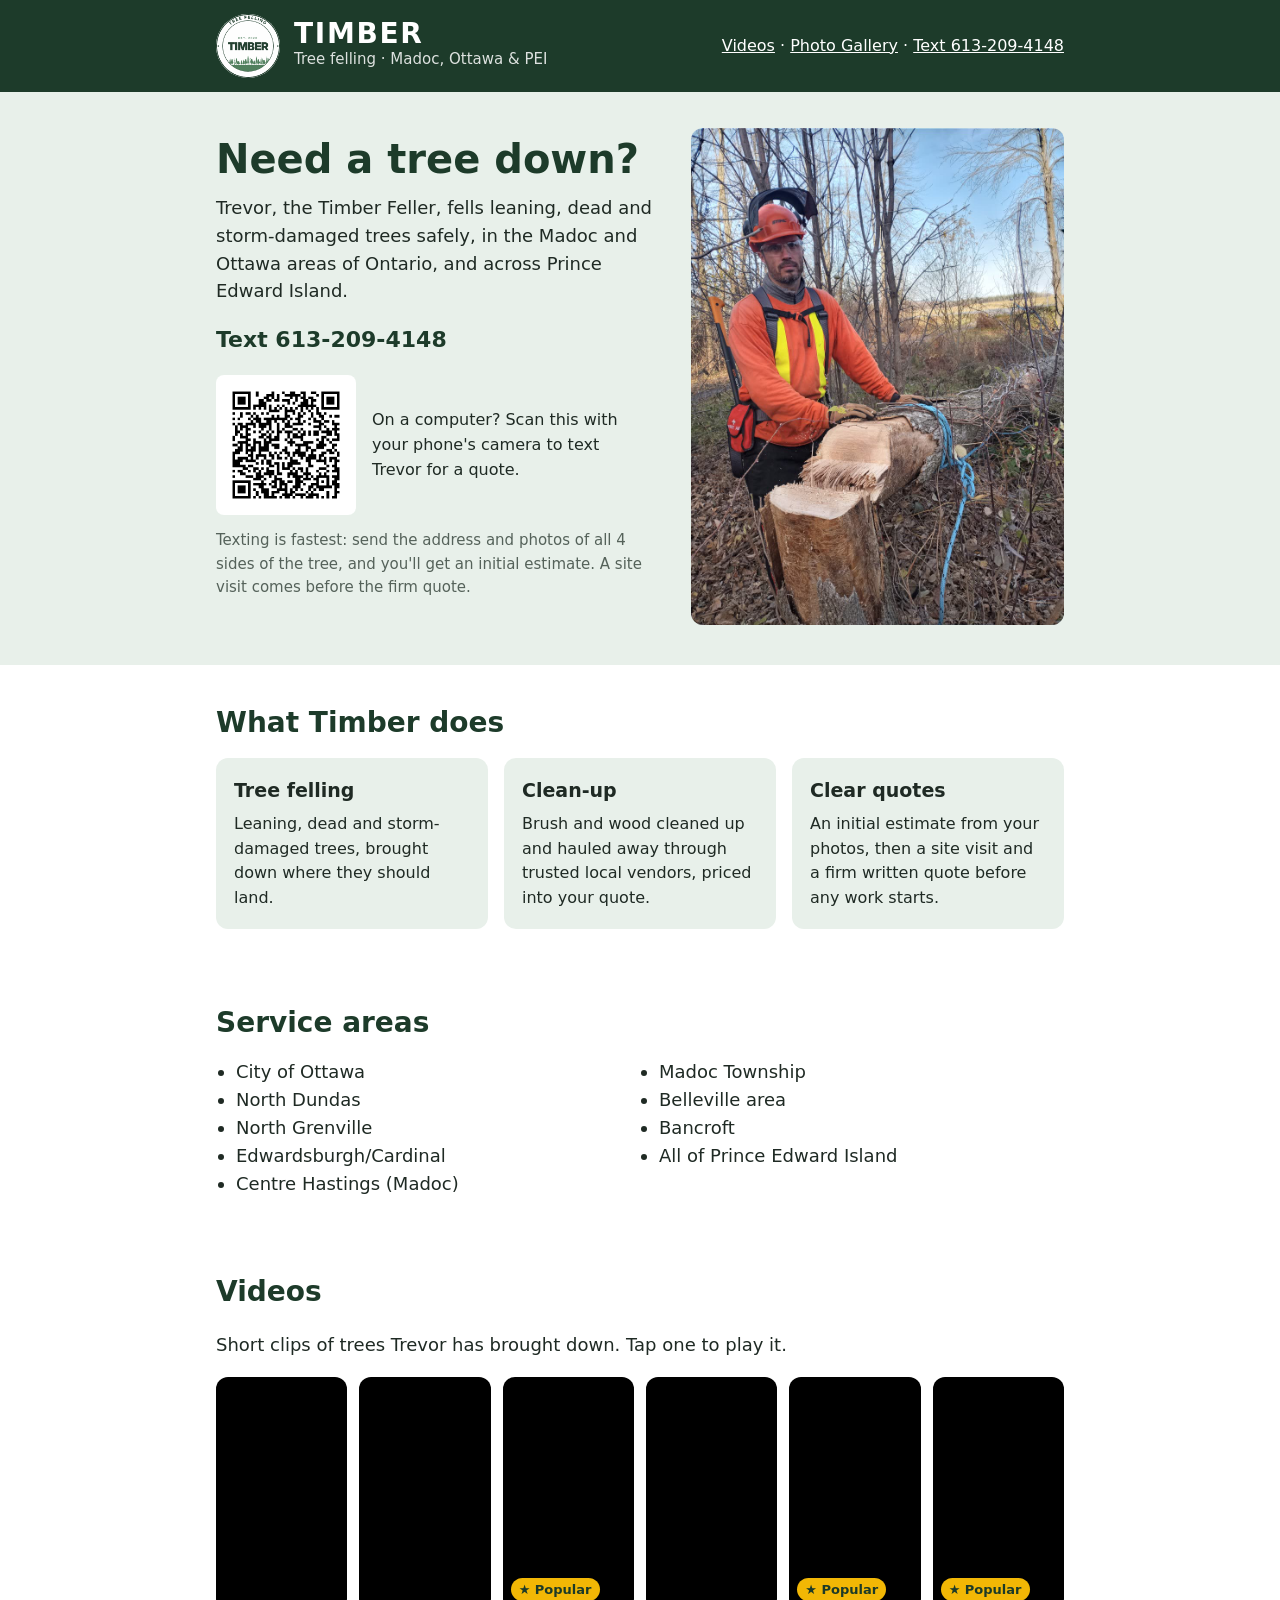
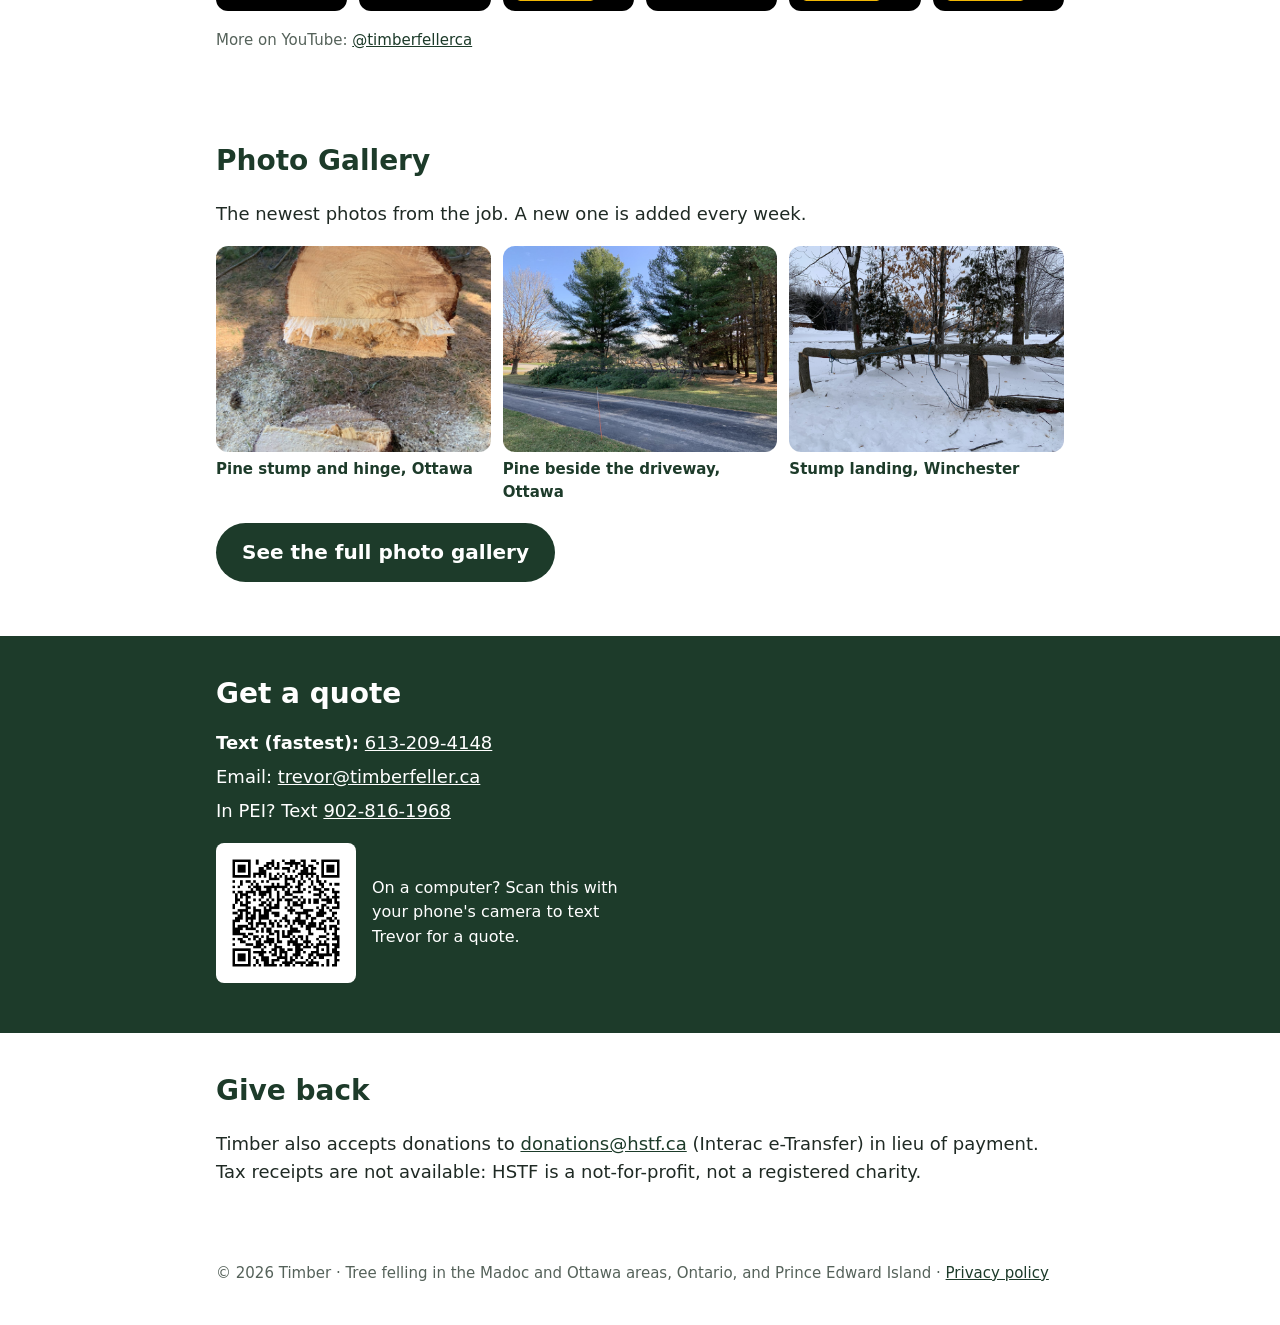
==== index.html @ 529626e3 "Videos: add the Bancroft pine Short first; drop the Metcalfe pine to keep six Co-Authored-By: Claude" ====
<!doctype html>
<html lang="en">
<head>
  <meta charset="utf-8">
  <meta name="viewport" content="width=device-width, initial-scale=1">
  <title>Timber | Tree felling in the Madoc and Ottawa areas and PEI</title>
  <meta name="description" content="Trevor, the Timber Feller, fells leaning, dead and storm-damaged trees in the Madoc and Ottawa areas of Ontario and across Prince Edward Island. Text 613-209-4148 for a quote.">
  <link rel="icon" href="img/timber-badge.png">
  <link rel="stylesheet" href="style.css">
</head>
<body>
  <header class="site">
    <div class="wrap">
      <img src="img/timber-badge.png" alt="Timber logo">
      <div>
        <div class="name">TIMBER</div>
        <div class="tag">Tree felling · Madoc, Ottawa &amp; PEI</div>
      </div>
      <nav><a href="#videos">Videos</a><span> · </span><a href="work.html">Photo Gallery</a><span class="nav-text"> · </span><a class="nav-text" href="sms:+16132094148?&amp;body=Hi%20Trevor%2C%20I%20found%20you%20on%20timberfeller.ca%20and%20I%27d%20like%20a%20quote.%20The%20tree%20is%20at%3A%20">Text 613-209-4148</a></nav>
    </div>
  </header>

  <main>
    <div class="hero">
      <div class="wrap">
        <div>
          <h1>Need a tree down?</h1>
          <p>Trevor, the Timber Feller, fells leaning, dead and storm-damaged trees safely, in the Madoc and Ottawa areas of Ontario, and across Prince Edward Island.</p>
          <a class="btn" href="sms:+16132094148?&amp;body=Hi%20Trevor%2C%20I%20found%20you%20on%20timberfeller.ca%20and%20I%27d%20like%20a%20quote.%20The%20tree%20is%20at%3A%20">Text for a quote</a>
          <p class="desktop-number tnum">Text 613-209-4148</p>
          <div class="desktop-qr"><img class="tqr" src="img/text-quote-qr-on.png" alt="QR code to text Trevor for a quote" width="140" height="140"><span>On a computer? Scan this with your phone's camera to text Trevor for a quote.</span></div>
          <p class="fine">Texting is fastest: send the address and photos of all 4 sides of the tree, and you'll get an initial estimate. A site visit comes before the firm quote.</p>
        </div>
        <img src="img/trevor-felled-tree-hinge.jpg" alt="Trevor in orange safety gear beside a felled tree and its stump">
      </div>
    </div>

    <section>
      <div class="wrap">
        <h2>What Timber does</h2>
        <div class="cards">
          <div class="card">
            <h3>Tree felling</h3>
            <p>Leaning, dead and storm-damaged trees, brought down where they should land.</p>
          </div>
          <div class="card">
            <h3>Clean-up</h3>
            <p>Brush and wood cleaned up and hauled away through trusted local vendors, priced into your quote.</p>
          </div>
          <div class="card">
            <h3>Clear quotes</h3>
            <p>An initial estimate from your photos, then a site visit and a firm written quote before any work starts.</p>
          </div>
        </div>
      </div>
    </section>

    <section>
      <div class="wrap">
        <h2>Service areas</h2>
        <ul class="areas">
          <li>City of Ottawa</li>
          <li>North Dundas</li>
          <li>North Grenville</li>
          <li>Edwardsburgh/Cardinal</li>
          <li>Centre Hastings (Madoc)</li>
          <li>Madoc Township</li>
          <li>Belleville area</li>
          <li>Bancroft</li>
          <li>All of Prince Edward Island</li>
        </ul>
      </div>
    </section>

    <section id="videos">
      <div class="wrap">
        <h2>Videos</h2>
        <p>Short clips of trees Trevor has brought down. Tap one to play it.</p>
        <div class="shorts">
          <div class="short">
            <iframe src="https://www.youtube-nocookie.com/embed/VxnfbWxS2sA" title="Tall pine felled in the woods, Bancroft" loading="lazy" allow="accelerometer; encrypted-media; gyroscope; picture-in-picture" allowfullscreen></iframe>
          </div>
          <div class="short">
            <iframe src="https://www.youtube-nocookie.com/embed/VYkfBzEqsPY" title="Two-stem poplar dropped beside a shed, Kemptville" loading="lazy" allow="accelerometer; encrypted-media; gyroscope; picture-in-picture" allowfullscreen></iframe>
          </div>
          <div class="short popular">
            <span class="badge" aria-label="One of our most viewed videos">&#9733; Popular</span>
            <iframe src="https://www.youtube-nocookie.com/embed/QsiZtHXozYw" title="Big maple felled with a pull line, Ottawa" loading="lazy" allow="accelerometer; encrypted-media; gyroscope; picture-in-picture" allowfullscreen></iframe>
          </div>
          <div class="short">
            <iframe src="https://www.youtube-nocookie.com/embed/akM8_vhC6aQ" title="Tall birch felled beside a house, Ottawa South" loading="lazy" allow="accelerometer; encrypted-media; gyroscope; picture-in-picture" allowfullscreen></iframe>
          </div>
          <div class="short popular">
            <span class="badge" aria-label="One of our most viewed videos">&#9733; Popular</span>
            <iframe src="https://www.youtube-nocookie.com/embed/ovnvghB9BJA" title="Big leaning tree felled in the snow, Metcalfe, Ottawa" loading="lazy" allow="accelerometer; encrypted-media; gyroscope; picture-in-picture" allowfullscreen></iframe>
          </div>
          <div class="short popular">
            <span class="badge" aria-label="One of our most viewed videos">&#9733; Popular</span>
            <iframe src="https://www.youtube-nocookie.com/embed/nvDiTyFQWJo" title="Dead backyard tree beside the house, Kars, Ottawa" loading="lazy" allow="accelerometer; encrypted-media; gyroscope; picture-in-picture" allowfullscreen></iframe>
          </div>
        </div>
        <p class="fine">More on YouTube: <a href="https://www.youtube.com/@timberfellerca">@timberfellerca</a></p>
      </div>
    </section>

    <section id="gallery">
      <div class="wrap">
        <h2>Photo Gallery</h2>
        <p>The newest photos from the job. A new one is added every week.</p>
        <div class="gallery-preview">
          <figure>
            <img src="img/work/pine-stump-and-hinge-ottawa-2022-11.jpg" alt="A felled pine's cut end held just above its stump, showing the strip of uncut hinge wood between them, Ottawa" loading="lazy">
            <figcaption>Pine stump and hinge, Ottawa</figcaption>
          </figure>
          <figure>
            <img src="img/work/pine-beside-driveway-ottawa-2022-11.jpg" alt="A tall felled pine lying on the grass beside a driveway, with standing pines around it, Ottawa" loading="lazy">
            <figcaption>Pine beside the driveway, Ottawa</figcaption>
          </figure>
          <figure>
            <img src="img/work/stump-landing-winchester-2023-01.jpg" alt="A felled tree resting across the stump of another tree in the snow, Winchester" loading="lazy">
            <figcaption>Stump landing, Winchester</figcaption>
          </figure>
        </div>
        <p><a class="btn" href="work.html">See the full photo gallery</a></p>
      </div>
    </section>

    <section class="contact">
      <div class="wrap">
        <h2>Get a quote</h2>
        <ul>
          <li><strong>Text (fastest):</strong> <a href="sms:+16132094148?&amp;body=Hi%20Trevor%2C%20I%20found%20you%20on%20timberfeller.ca%20and%20I%27d%20like%20a%20quote.%20The%20tree%20is%20at%3A%20">613-209-4148</a></li>
          <li>Email: <a href="mailto:trevor@timberfeller.ca">trevor@timberfeller.ca</a></li>
          <li class="other-number">In PEI? Text <a href="sms:+19028161968">902-816-1968</a></li>
        </ul>
        <a class="btn" href="sms:+16132094148?&amp;body=Hi%20Trevor%2C%20I%20found%20you%20on%20timberfeller.ca%20and%20I%27d%20like%20a%20quote.%20The%20tree%20is%20at%3A%20">Text for a quote</a>
        <div class="desktop-qr"><img class="tqr" src="img/text-quote-qr-on.png" alt="QR code to text Trevor for a quote" width="140" height="140"><span>On a computer? Scan this with your phone's camera to text Trevor for a quote.</span></div>
      </div>
    </section>

    <section>
      <div class="wrap">
        <h2>Give back</h2>
        <p>Timber also accepts donations to <a href="mailto:donations@hstf.ca">donations@hstf.ca</a> (Interac e-Transfer) in lieu of payment. Tax receipts are not available: HSTF is a not-for-profit, not a registered charity.</p>
      </div>
    </section>
  </main>

  <footer>
    <div class="wrap">
      © 2026 Timber · Tree felling in the Madoc and Ottawa areas, Ontario, and Prince Edward Island · <a href="privacy.html">Privacy policy</a>
    </div>
  </footer>
  <script src="js/region-number.js"></script>
</body>
</html>
---- style.css ----
:root {
  --green-dark: #1d3b2a;
  --green: #4d7c5a;
  --green-light: #e8f0ea;
  --text: #1f2a24;
  --muted: #55625a;
  --bg: #ffffff;
  --radius: 12px;
}

* { box-sizing: border-box; }

body {
  margin: 0;
  font-family: system-ui, -apple-system, "Segoe UI", Roboto, Helvetica, Arial, sans-serif;
  color: var(--text);
  background: var(--bg);
  line-height: 1.55;
  font-size: 18px;
}

a { color: var(--green-dark); }

.wrap { max-width: 880px; margin: 0 auto; padding: 0 16px; }

header.site {
  background: var(--green-dark);
  color: #fff;
}
header.site .wrap {
  display: flex;
  align-items: center;
  gap: 14px;
  padding-top: 14px;
  padding-bottom: 14px;
}
header.site img { width: 64px; height: 64px; border-radius: 50%; background: #fff; }
header.site .name { font-size: 28px; font-weight: 800; letter-spacing: 0.06em; line-height: 1; }
header.site .tag { font-size: 15px; opacity: 0.85; }
header.site nav { margin-left: auto; font-size: 16px; }
header.site nav a { color: #fff; }

.hero {
  background: var(--green-light);
  padding: 36px 0 40px;
}
.hero .wrap { display: grid; gap: 28px; grid-template-columns: minmax(0, 1.2fr) minmax(0, 1fr); align-items: center; }
.hero h1 { font-size: 40px; line-height: 1.15; margin: 0 0 12px; color: var(--green-dark); }
.hero p { margin: 0 0 18px; }
.hero img { width: 100%; border-radius: var(--radius); display: block; }

.btn {
  display: inline-block;
  background: var(--green-dark);
  color: #fff;
  text-decoration: none;
  font-weight: 700;
  font-size: 20px;
  padding: 14px 26px;
  border-radius: 999px;
}
.btn:hover, .btn:focus { background: var(--green); }

.fine { font-size: 15px; color: var(--muted); }
.desktop-number { display: none; font-size: 22px; font-weight: 700; color: var(--green-dark); }
.desktop-qr { display: none; align-items: center; gap: 16px; margin: 16px 0 14px; max-width: 420px; font-size: 16px; }
.desktop-qr img { width: 140px; height: 140px; background: #fff; padding: 6px; border-radius: 8px; flex: none; }

section { padding: 36px 0; }
section h2 { font-size: 28px; margin: 0 0 14px; color: var(--green-dark); }

.cards { display: grid; grid-template-columns: repeat(3, minmax(0, 1fr)); gap: 16px; }
.card { background: var(--green-light); border-radius: var(--radius); padding: 18px; }
.card h3 { margin: 0 0 6px; font-size: 19px; }
.card p { margin: 0; font-size: 16px; }

.areas { columns: 2; padding-left: 20px; margin: 0; }

.work { display: grid; grid-template-columns: repeat(3, minmax(0, 1fr)); gap: 12px; }
.work img { width: 100%; height: 100%; aspect-ratio: 3 / 4; object-fit: cover; border-radius: var(--radius); display: block; }
.short { aspect-ratio: 9 / 16; border-radius: var(--radius); overflow: hidden; background: #000; }
.short iframe { width: 100%; height: 100%; border: 0; display: block; }
.short.popular { position: relative; }
.short .badge { position: absolute; bottom: 10px; left: 8px; z-index: 1; pointer-events: none; background: #f2b705; color: #1c3a28; font-size: 13px; font-weight: 700; line-height: 1; padding: 5px 8px; border-radius: 999px; box-shadow: 0 1px 3px rgba(0,0,0,.35); }
.shorts { display: grid; grid-template-columns: repeat(6, minmax(0, 1fr)); gap: 12px; margin: 18px 0; }
@media (max-width: 960px) { .shorts { grid-template-columns: repeat(3, minmax(0, 1fr)); } }
.gallery-preview { display: grid; grid-template-columns: repeat(3, minmax(0, 1fr)); gap: 12px; margin: 18px 0; }
.gallery-preview figure { margin: 0; }
.gallery-preview img { width: 100%; aspect-ratio: 4 / 3; object-fit: cover; border-radius: var(--radius); display: block; }
.gallery-preview figcaption { font-size: 15px; margin-top: 6px; color: var(--green-dark); font-weight: 600; }

.page-title { font-size: 34px; margin: 0 0 8px; color: var(--green-dark); }
.gallery { display: grid; grid-template-columns: repeat(2, minmax(0, 1fr)); gap: 20px; margin: 18px 0; }
.gallery figure { margin: 0; }
.gallery img { width: 100%; aspect-ratio: 4 / 3; object-fit: cover; border-radius: var(--radius); display: block; }
.gallery figcaption { font-size: 16px; margin-top: 8px; }
.gallery figcaption strong { display: block; color: var(--green-dark); }

.contact { background: var(--green-dark); color: #fff; }
.contact h2, .contact a { color: #fff; }
.contact ul { list-style: none; padding: 0; margin: 0 0 18px; }
.contact li { margin-bottom: 6px; }
.contact .btn { background: #fff; color: var(--green-dark); }

footer { padding: 22px 0 40px; font-size: 15px; color: var(--muted); }

.page h1 { color: var(--green-dark); font-size: 34px; margin: 28px 0 10px; }
.page h2 { font-size: 22px; margin: 26px 0 8px; }

@media (hover: hover) and (pointer: fine) {
  .desktop-number { display: block; margin-top: 10px; }
  .desktop-qr { display: flex; }
  a.btn[href^="sms:"] { display: none; }
}

@media (max-width: 720px) {
  body { font-size: 17px; }
  .hero .wrap { grid-template-columns: minmax(0, 1fr); }
  .hero h1 { font-size: 32px; }
  .cards { grid-template-columns: minmax(0, 1fr); }
  .work { grid-template-columns: repeat(2, minmax(0, 1fr)); }
  .shorts { grid-template-columns: repeat(2, minmax(0, 1fr)); }
  .gallery-preview { grid-template-columns: minmax(0, 1fr); }
  .gallery { grid-template-columns: minmax(0, 1fr); }
  .areas { columns: 1; }
  header.site .wrap { flex-wrap: wrap; row-gap: 6px; }
  header.site nav { flex-basis: 100%; box-sizing: border-box; padding-left: 78px; margin-left: 0; font-size: 17px; }
  header.site .nav-text { display: none; }
}
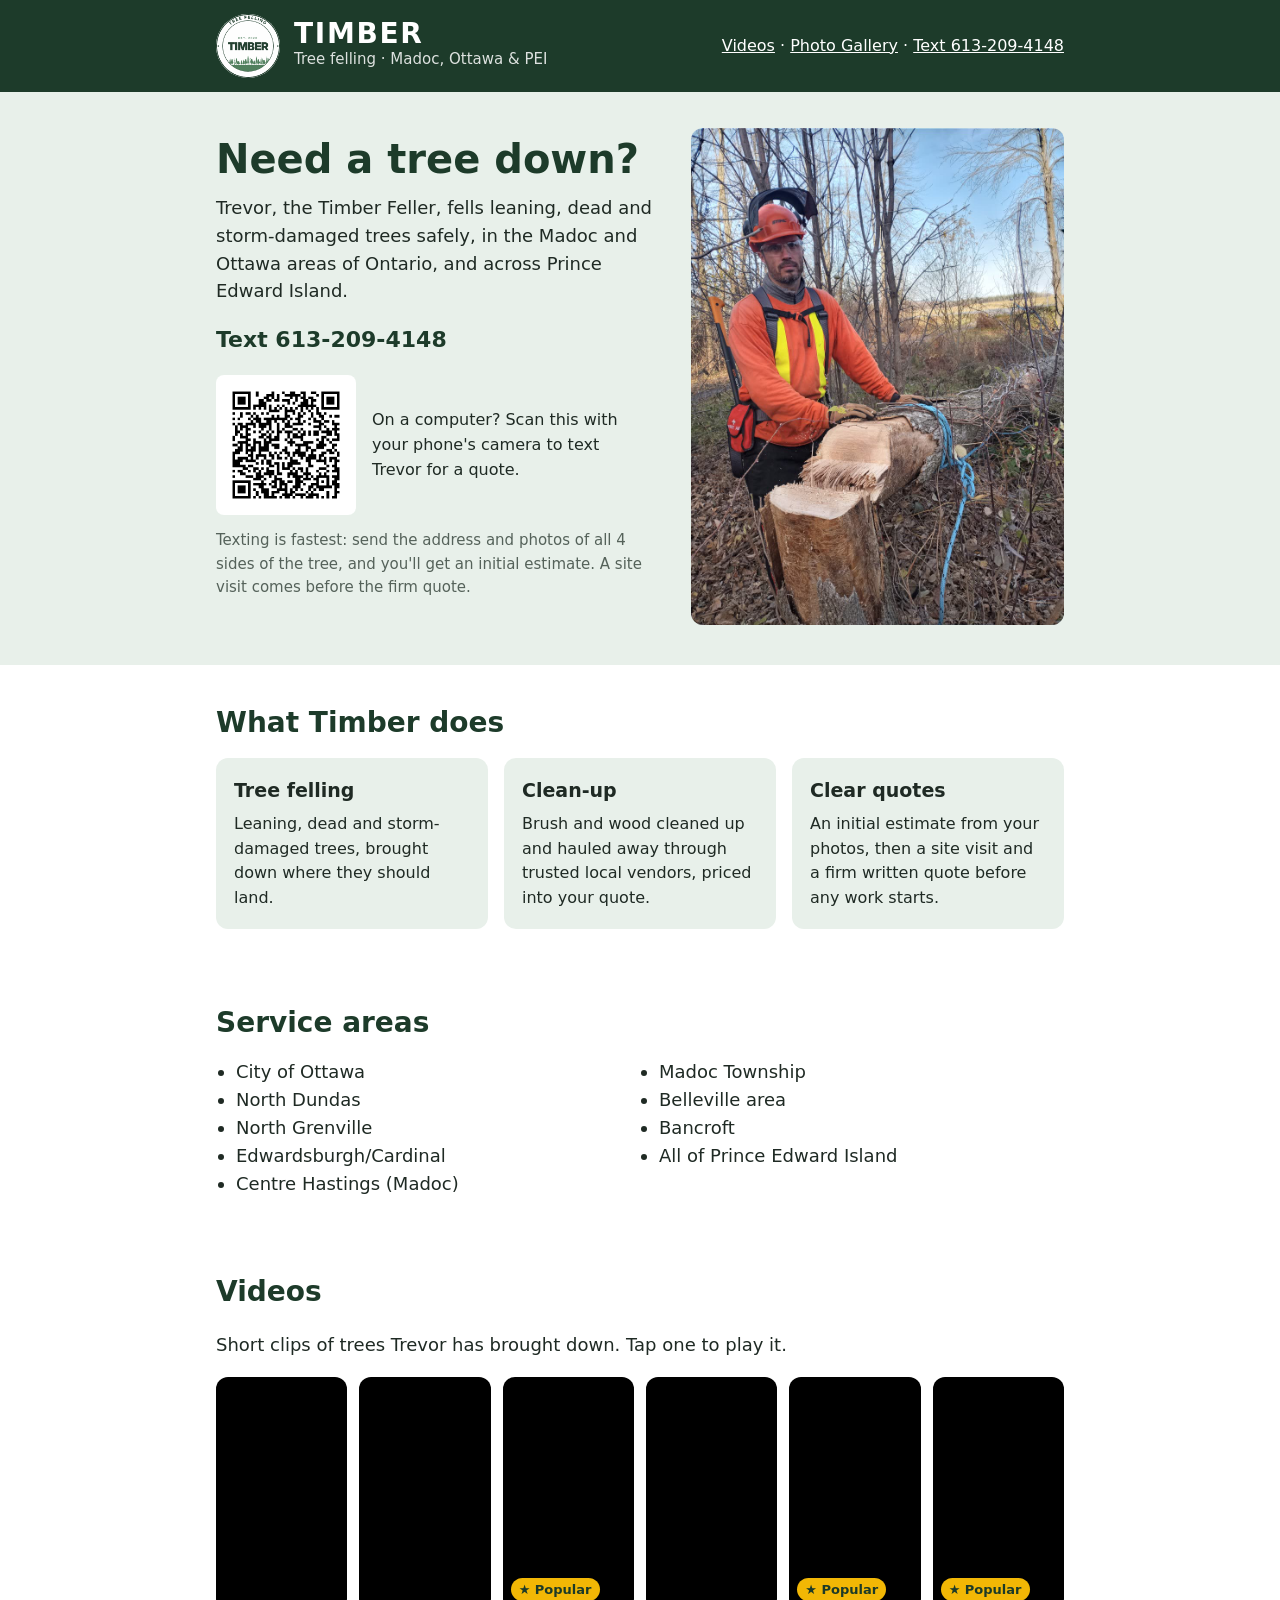
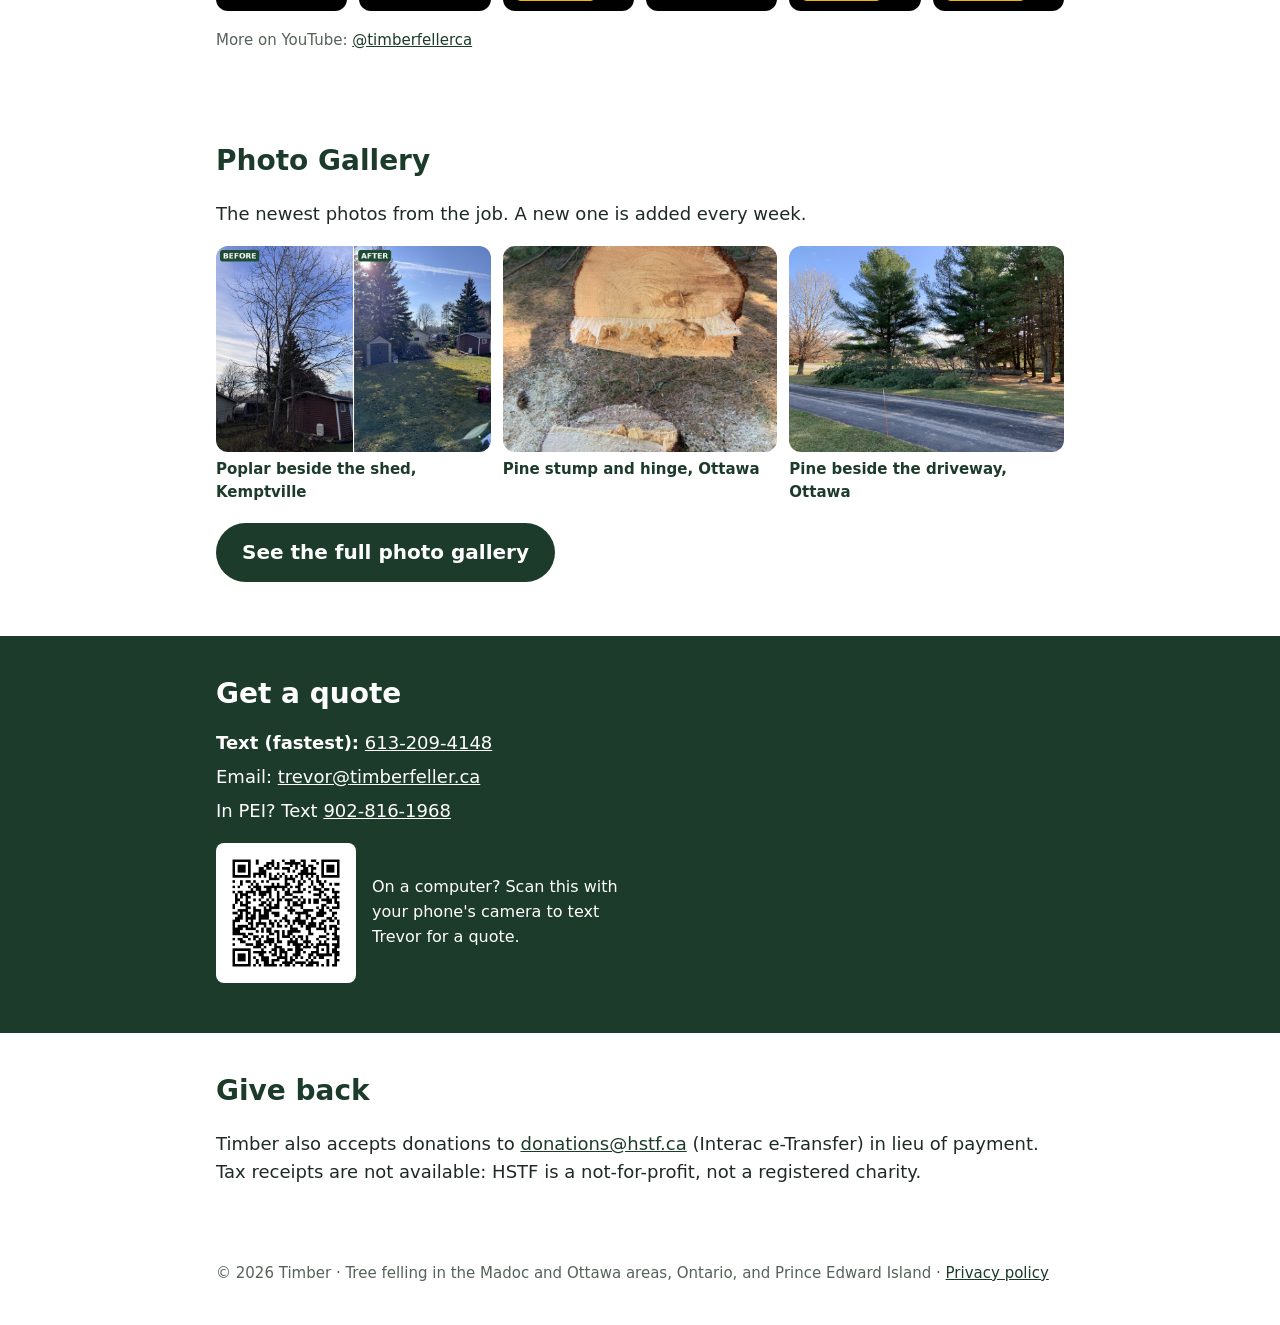
==== commit f95e2897: "Gallery: add the Kemptville poplar before/after; homepage preview shows it first Co-Authored-By: Cla" ====
--- a/index.html
+++ b/index.html
@@ -109,16 +109,16 @@
         <p>The newest photos from the job. A new one is added every week.</p>
         <div class="gallery-preview">
           <figure>
+            <img src="img/work/poplar-before-after-kemptville-2026-11.jpg" alt="Before and after: a tall bare poplar standing right beside a red shed, then the same yard with the tree gone, brush piled and the wood stacked by the grey shed, Kemptville" loading="lazy">
+            <figcaption>Poplar beside the shed, Kemptville</figcaption>
+          </figure>
+          <figure>
             <img src="img/work/pine-stump-and-hinge-ottawa-2022-11.jpg" alt="A felled pine's cut end held just above its stump, showing the strip of uncut hinge wood between them, Ottawa" loading="lazy">
             <figcaption>Pine stump and hinge, Ottawa</figcaption>
           </figure>
           <figure>
             <img src="img/work/pine-beside-driveway-ottawa-2022-11.jpg" alt="A tall felled pine lying on the grass beside a driveway, with standing pines around it, Ottawa" loading="lazy">
             <figcaption>Pine beside the driveway, Ottawa</figcaption>
-          </figure>
-          <figure>
-            <img src="img/work/stump-landing-winchester-2023-01.jpg" alt="A felled tree resting across the stump of another tree in the snow, Winchester" loading="lazy">
-            <figcaption>Stump landing, Winchester</figcaption>
           </figure>
         </div>
         <p><a class="btn" href="work.html">See the full photo gallery</a></p>
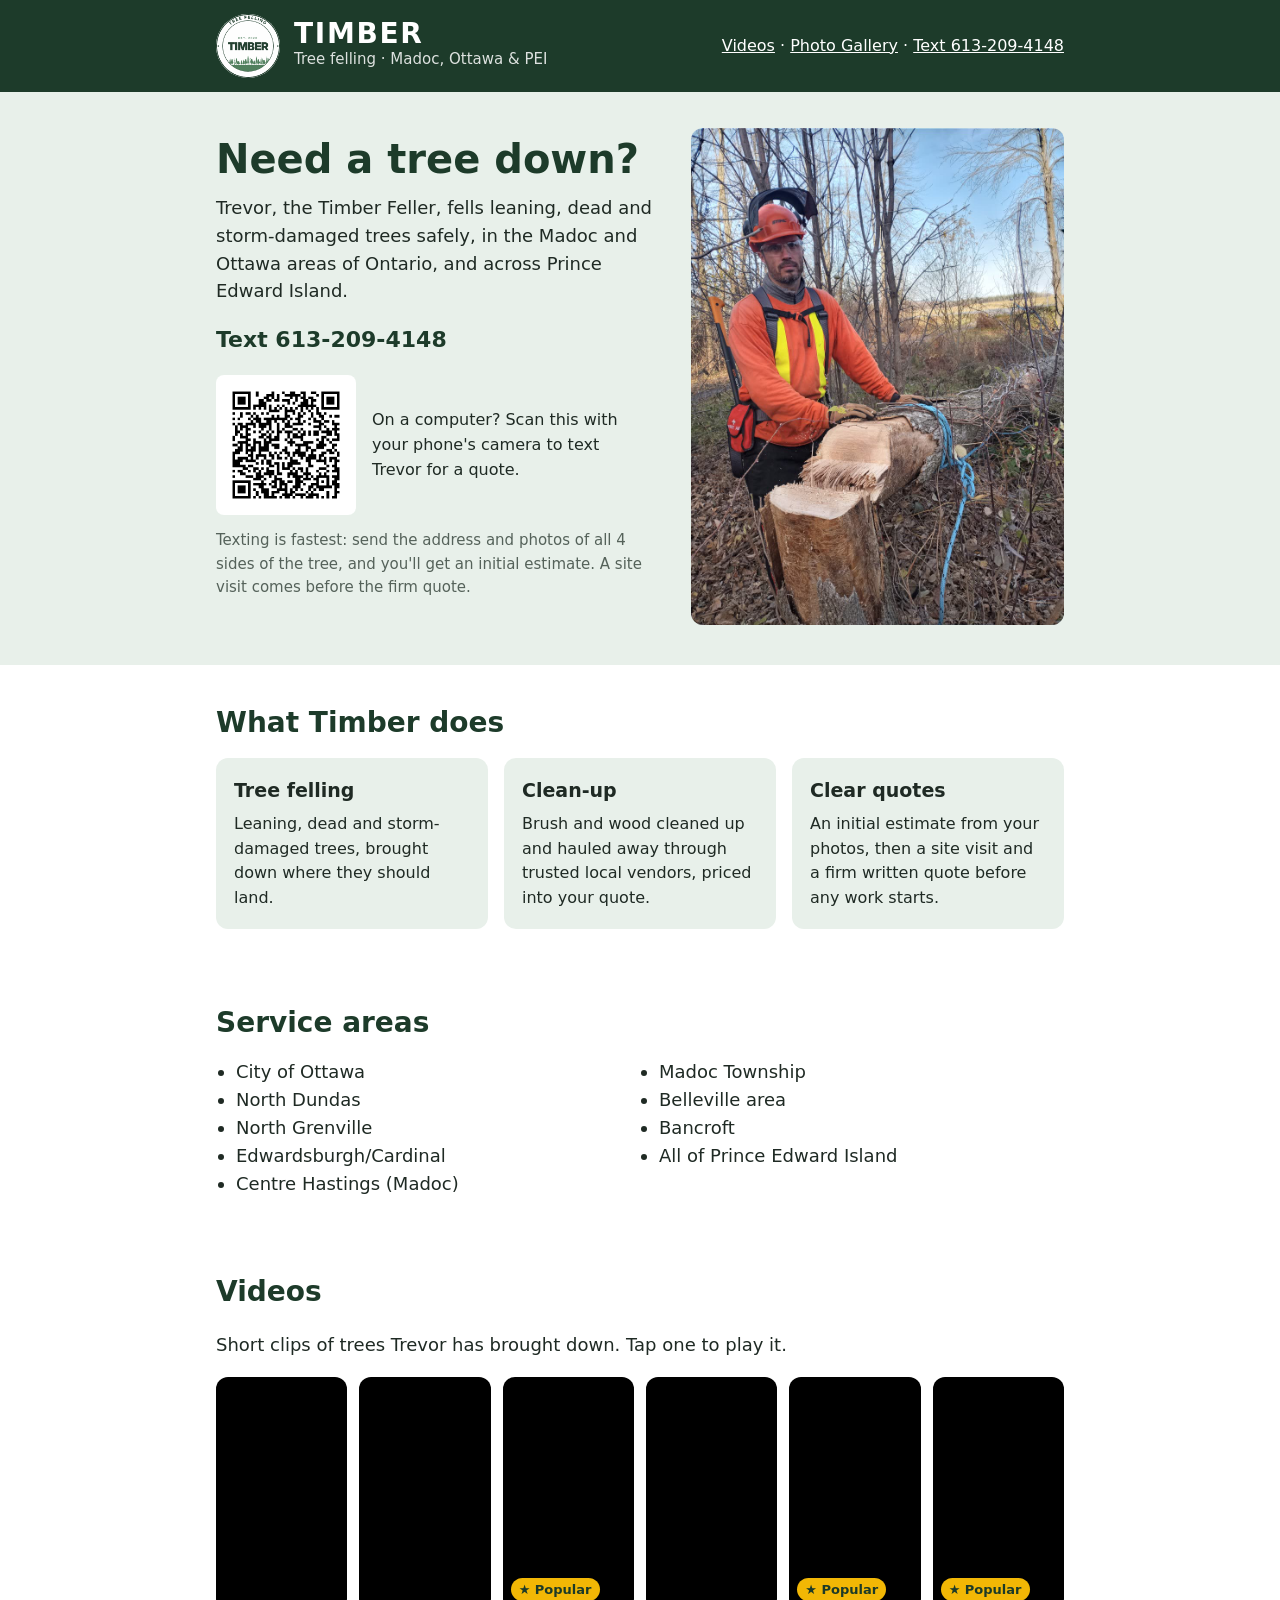
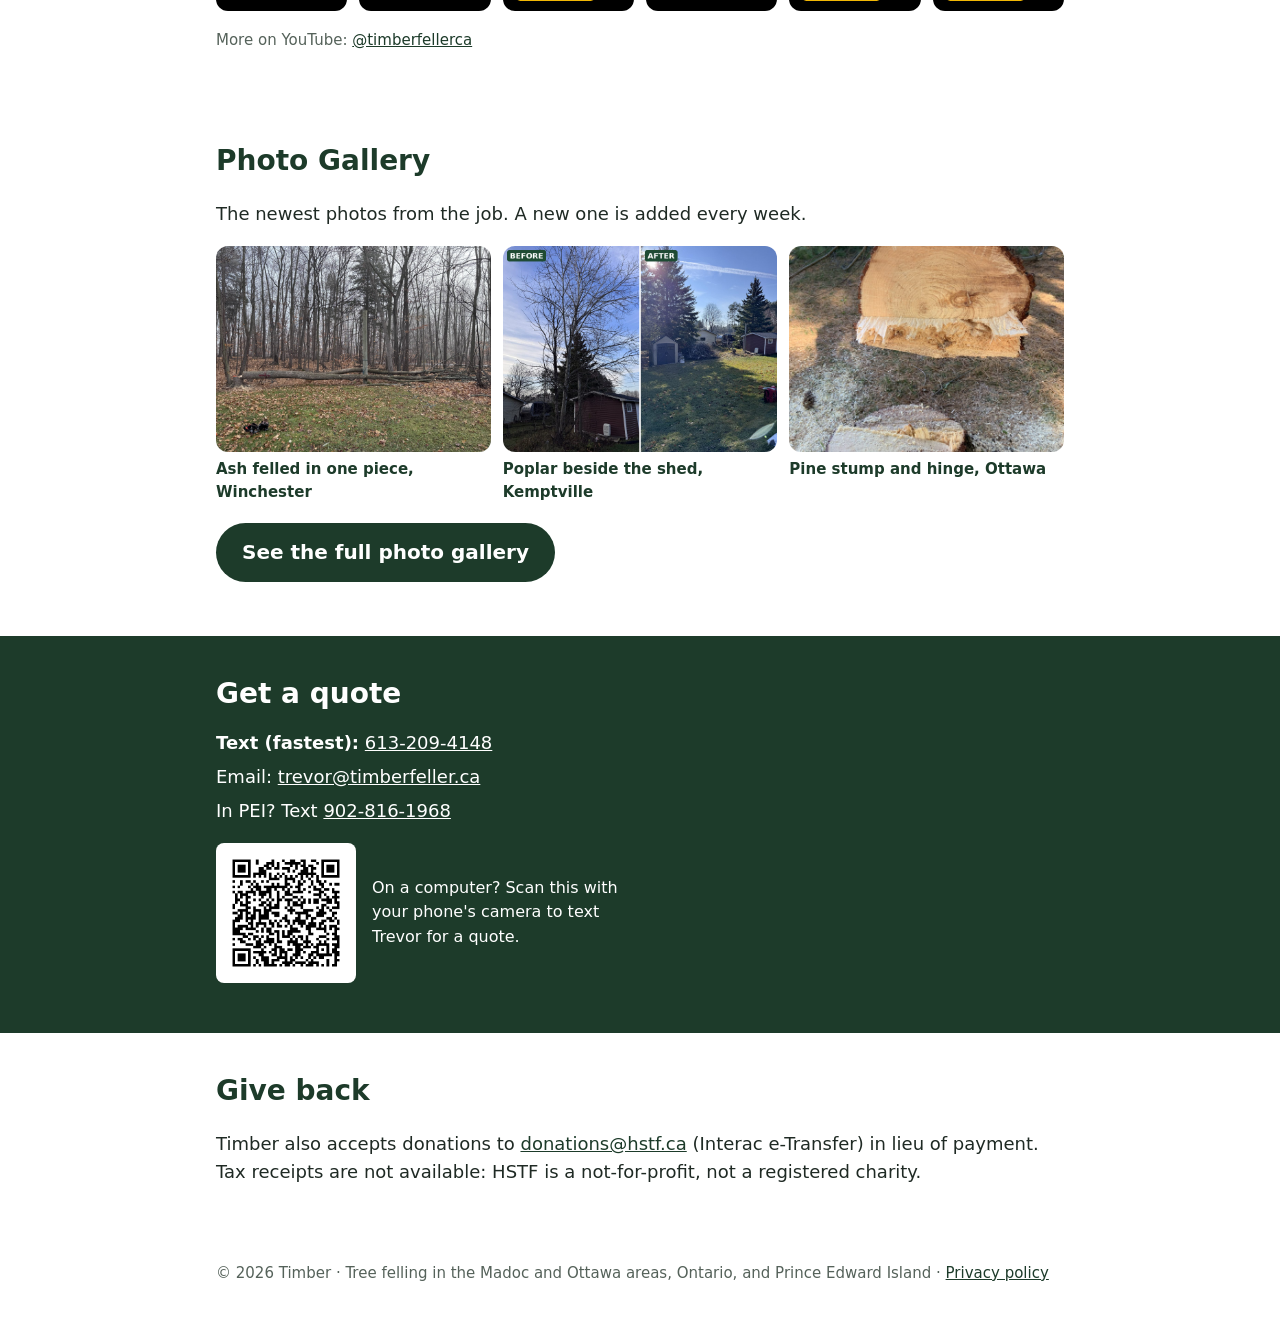
==== commit 7f2461e5: "Gallery: add the Winchester ash felled in one piece; homepage preview shows it first Co-Authored-By:" ====
--- a/index.html
+++ b/index.html
@@ -109,16 +109,16 @@
         <p>The newest photos from the job. A new one is added every week.</p>
         <div class="gallery-preview">
           <figure>
+            <img src="img/work/ash-felled-winchester-2026-11.jpg" alt="A large ash lying in one piece on the forest floor at the edge of a lawn, its fresh-cut stump on the left, Winchester" loading="lazy">
+            <figcaption>Ash felled in one piece, Winchester</figcaption>
+          </figure>
+          <figure>
             <img src="img/work/poplar-before-after-kemptville-2026-11.jpg" alt="Before and after: a tall bare poplar standing right beside a red shed, then the same yard with the tree gone, brush piled and the wood stacked by the grey shed, Kemptville" loading="lazy">
             <figcaption>Poplar beside the shed, Kemptville</figcaption>
           </figure>
           <figure>
             <img src="img/work/pine-stump-and-hinge-ottawa-2022-11.jpg" alt="A felled pine's cut end held just above its stump, showing the strip of uncut hinge wood between them, Ottawa" loading="lazy">
             <figcaption>Pine stump and hinge, Ottawa</figcaption>
-          </figure>
-          <figure>
-            <img src="img/work/pine-beside-driveway-ottawa-2022-11.jpg" alt="A tall felled pine lying on the grass beside a driveway, with standing pines around it, Ottawa" loading="lazy">
-            <figcaption>Pine beside the driveway, Ottawa</figcaption>
           </figure>
         </div>
         <p><a class="btn" href="work.html">See the full photo gallery</a></p>
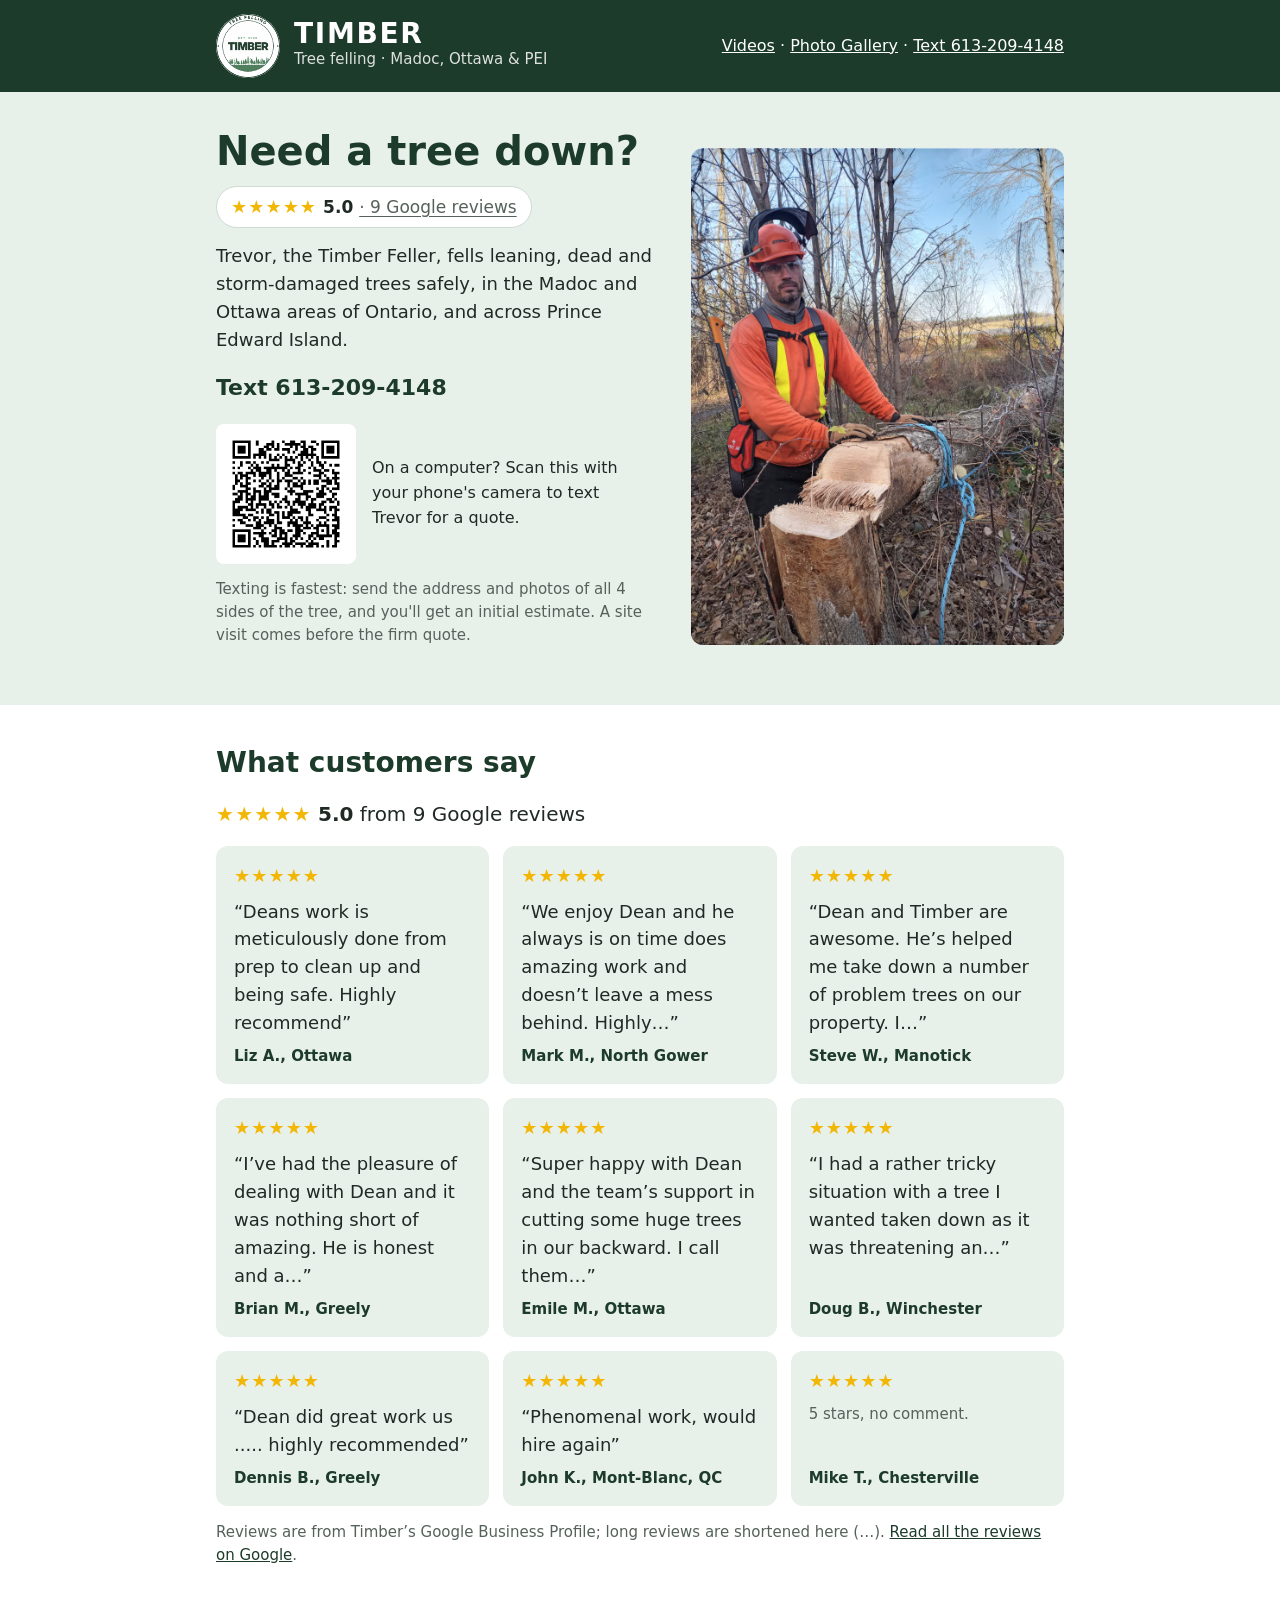
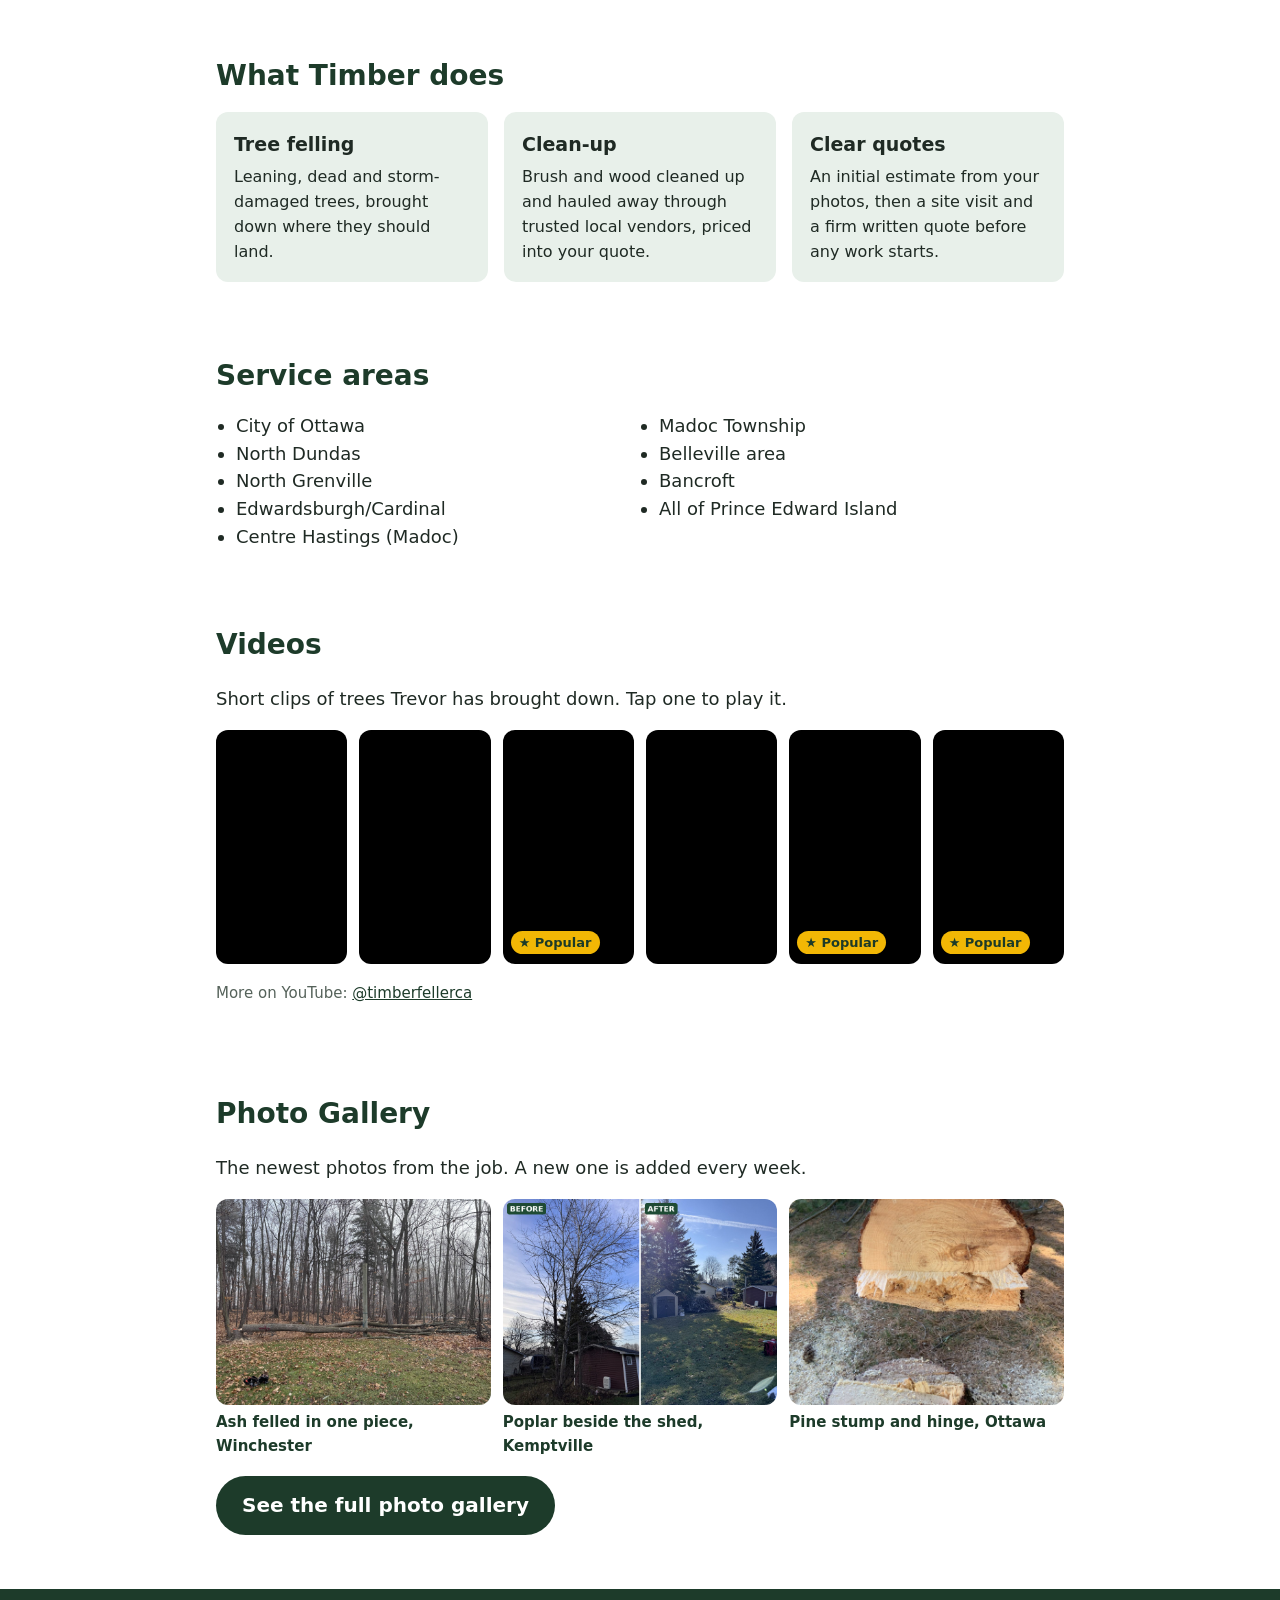
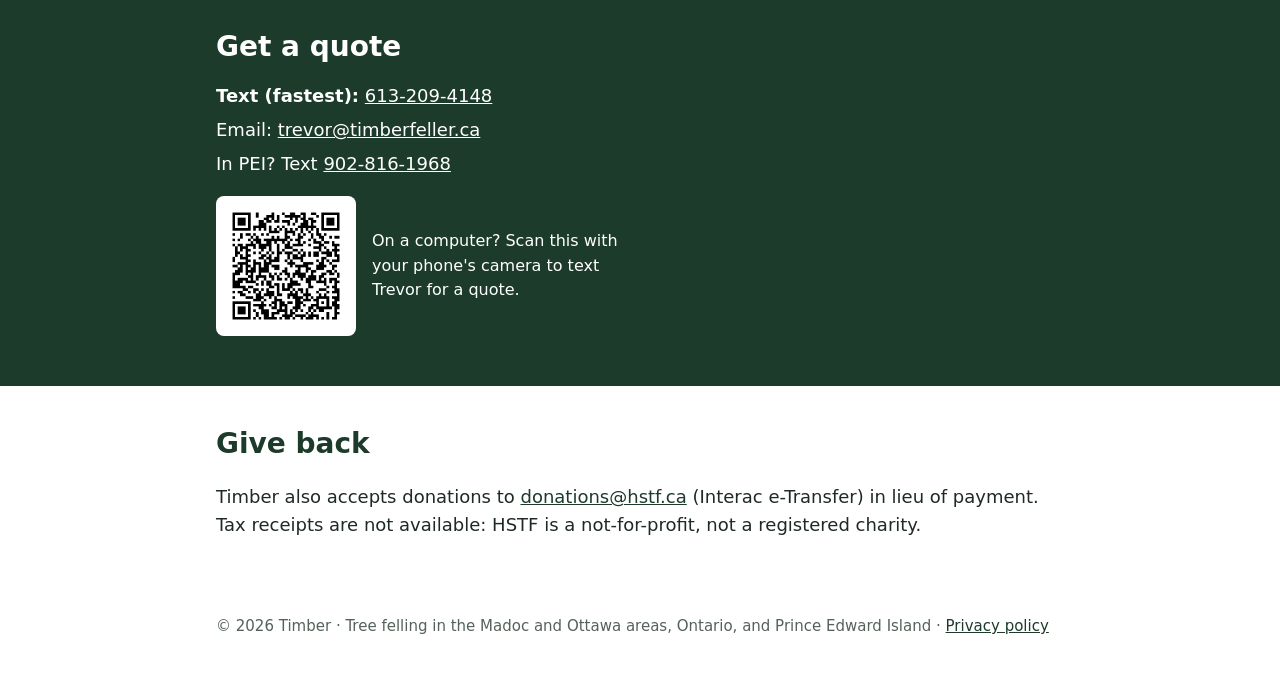
==== commit cb890ab8: "Homepage: Google rating badge near the top, linking to a new customer reviews section (9 five-star r" ====
--- a/index.html
+++ b/index.html
@@ -3,8 +3,8 @@
 <head>
   <meta charset="utf-8">
   <meta name="viewport" content="width=device-width, initial-scale=1">
-  <title>Timber | Tree felling in the Madoc and Ottawa areas and PEI</title>
-  <meta name="description" content="Trevor, the Timber Feller, fells leaning, dead and storm-damaged trees in the Madoc and Ottawa areas of Ontario and across Prince Edward Island. Text 613-209-4148 for a quote.">
+  <title>Timber | Tree felling and tree removal in the Madoc and Ottawa areas and PEI</title>
+  <meta name="description" content="Trevor, the Timber Feller, takes down leaning, dead and storm-damaged trees in the Madoc and Ottawa areas of Ontario and across Prince Edward Island. Tree removal starts with a safe, controlled fell. Text 613-209-4148 for a quote.">
   <link rel="icon" href="img/timber-badge.png">
   <link rel="stylesheet" href="style.css">
 </head>
@@ -25,6 +25,7 @@
       <div class="wrap">
         <div>
           <h1>Need a tree down?</h1>
+          <a class="rating" href="#reviews" aria-label="Rated 5.0 out of 5 from 9 Google reviews. See the reviews"><span class="stars" aria-hidden="true">★★★★★</span> <strong>5.0</strong> <span class="rating-count">· 9 Google reviews</span></a>
           <p>Trevor, the Timber Feller, fells leaning, dead and storm-damaged trees safely, in the Madoc and Ottawa areas of Ontario, and across Prince Edward Island.</p>
           <a class="btn" href="sms:+16132094148?&amp;body=Hi%20Trevor%2C%20I%20found%20you%20on%20timberfeller.ca%20and%20I%27d%20like%20a%20quote.%20The%20tree%20is%20at%3A%20">Text for a quote</a>
           <p class="desktop-number tnum">Text 613-209-4148</p>
@@ -34,6 +35,61 @@
         <img src="img/trevor-felled-tree-hinge.jpg" alt="Trevor in orange safety gear beside a felled tree and its stump">
       </div>
     </div>
+
+    <section id="reviews">
+      <div class="wrap">
+        <h2>What customers say</h2>
+        <p class="rating-summary"><span class="stars" aria-hidden="true">★★★★★</span> <strong>5.0</strong> from 9 Google reviews</p>
+        <div class="reviews">
+          <figure class="review">
+            <div class="stars" aria-label="5 out of 5 stars">★★★★★</div>
+            <blockquote><p>“Deans work is meticulously done from prep to clean up and being safe. Highly recommend”</p></blockquote>
+            <figcaption>Liz A., Ottawa</figcaption>
+          </figure>
+          <figure class="review">
+            <div class="stars" aria-label="5 out of 5 stars">★★★★★</div>
+            <blockquote><p>“We enjoy Dean and he always is on time does amazing work and doesn’t leave a mess behind. Highly…”</p></blockquote>
+            <figcaption>Mark M., North Gower</figcaption>
+          </figure>
+          <figure class="review">
+            <div class="stars" aria-label="5 out of 5 stars">★★★★★</div>
+            <blockquote><p>“Dean and Timber are awesome. He’s helped me take down a number of problem trees on our property. I…”</p></blockquote>
+            <figcaption>Steve W., Manotick</figcaption>
+          </figure>
+          <figure class="review">
+            <div class="stars" aria-label="5 out of 5 stars">★★★★★</div>
+            <blockquote><p>“I’ve had the pleasure of dealing with Dean and it was nothing short of amazing. He is honest and a…”</p></blockquote>
+            <figcaption>Brian M., Greely</figcaption>
+          </figure>
+          <figure class="review">
+            <div class="stars" aria-label="5 out of 5 stars">★★★★★</div>
+            <blockquote><p>“Super happy with Dean and the team’s support in cutting some huge trees in our backward. I call them…”</p></blockquote>
+            <figcaption>Emile M., Ottawa</figcaption>
+          </figure>
+          <figure class="review">
+            <div class="stars" aria-label="5 out of 5 stars">★★★★★</div>
+            <blockquote><p>“I had a rather tricky situation with a tree I wanted taken down as it was threatening an…”</p></blockquote>
+            <figcaption>Doug B., Winchester</figcaption>
+          </figure>
+          <figure class="review">
+            <div class="stars" aria-label="5 out of 5 stars">★★★★★</div>
+            <blockquote><p>“Dean did great work us ..... highly recommended”</p></blockquote>
+            <figcaption>Dennis B., Greely</figcaption>
+          </figure>
+          <figure class="review">
+            <div class="stars" aria-label="5 out of 5 stars">★★★★★</div>
+            <blockquote><p>“Phenomenal work, would hire again”</p></blockquote>
+            <figcaption>John K., Mont-Blanc, QC</figcaption>
+          </figure>
+          <figure class="review">
+            <div class="stars" aria-label="5 out of 5 stars">★★★★★</div>
+            <blockquote><p class="fine">5 stars, no comment.</p></blockquote>
+            <figcaption>Mike T., Chesterville</figcaption>
+          </figure>
+        </div>
+        <p class="fine">Reviews are from Timber’s Google Business Profile; long reviews are shortened here (…). <a href="https://www.google.com/maps?cid=4534441844636495263" target="_blank" rel="noopener">Read all the reviews on Google</a>.</p>
+      </div>
+    </section>
 
     <section>
       <div class="wrap">
--- a/style.css
+++ b/style.css
@@ -127,3 +127,17 @@
   header.site nav { flex-basis: 100%; box-sizing: border-box; padding-left: 78px; margin-left: 0; font-size: 17px; }
   header.site .nav-text { display: none; }
 }
+
+/* Google rating badge and reviews (task 463) */
+.stars { color: #f2b705; letter-spacing: 0.06em; }
+.rating { display: inline-flex; align-items: center; gap: 6px; margin: 0 0 14px; padding: 6px 14px; background: #fff; border: 1px solid #cfdcd2; border-radius: 999px; text-decoration: none; color: var(--text); font-size: 17px; }
+.rating .stars { font-size: 18px; }
+.rating .rating-count { color: var(--muted); text-decoration: underline; text-underline-offset: 3px; }
+.rating:hover, .rating:focus { border-color: var(--green); }
+#reviews { scroll-margin-top: 12px; }
+.rating-summary { font-size: 20px; margin: 0 0 16px; }
+.reviews { display: grid; gap: 14px; grid-template-columns: repeat(auto-fill, minmax(240px, 1fr)); }
+.review { margin: 0; background: var(--green-light); border-radius: var(--radius); padding: 16px 18px; display: flex; flex-direction: column; gap: 8px; }
+.review blockquote { margin: 0; }
+.review blockquote p { margin: 0; }
+.review figcaption { font-size: 15px; font-weight: 700; color: var(--green-dark); margin-top: auto; }
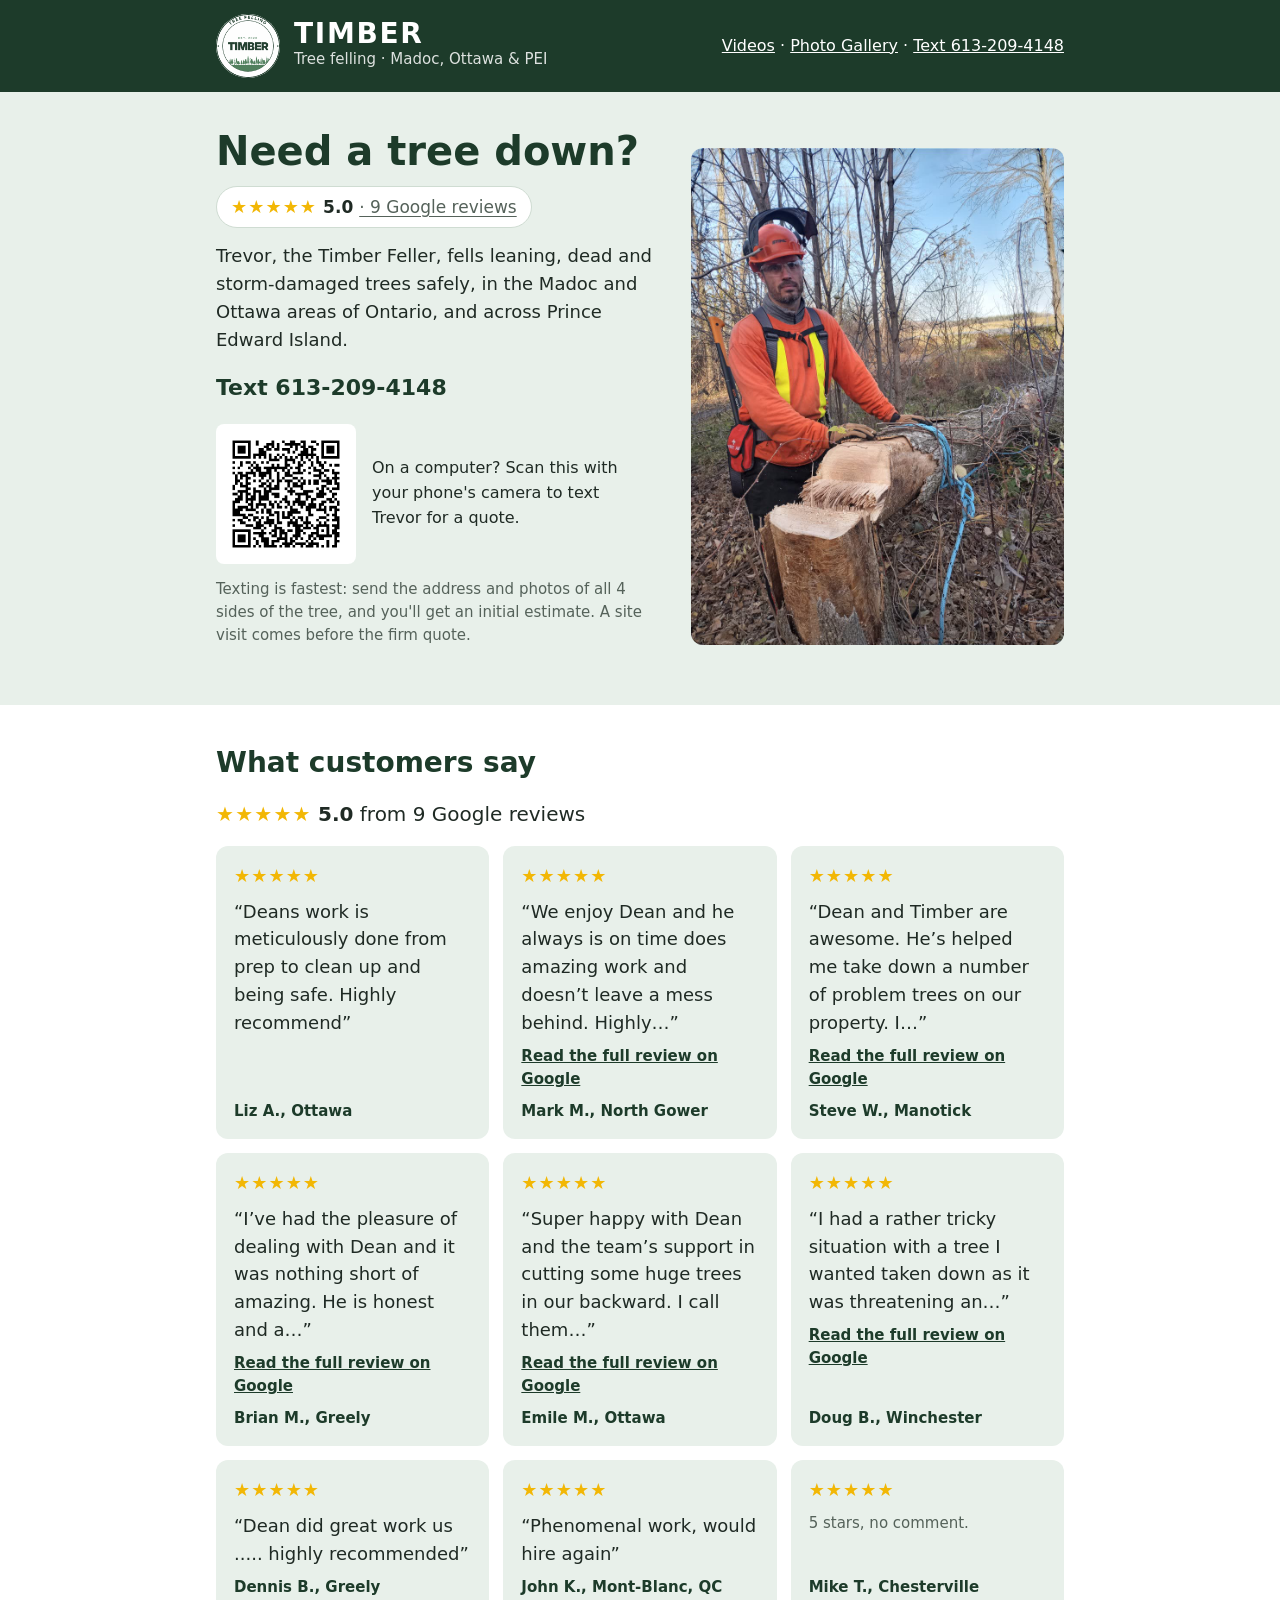
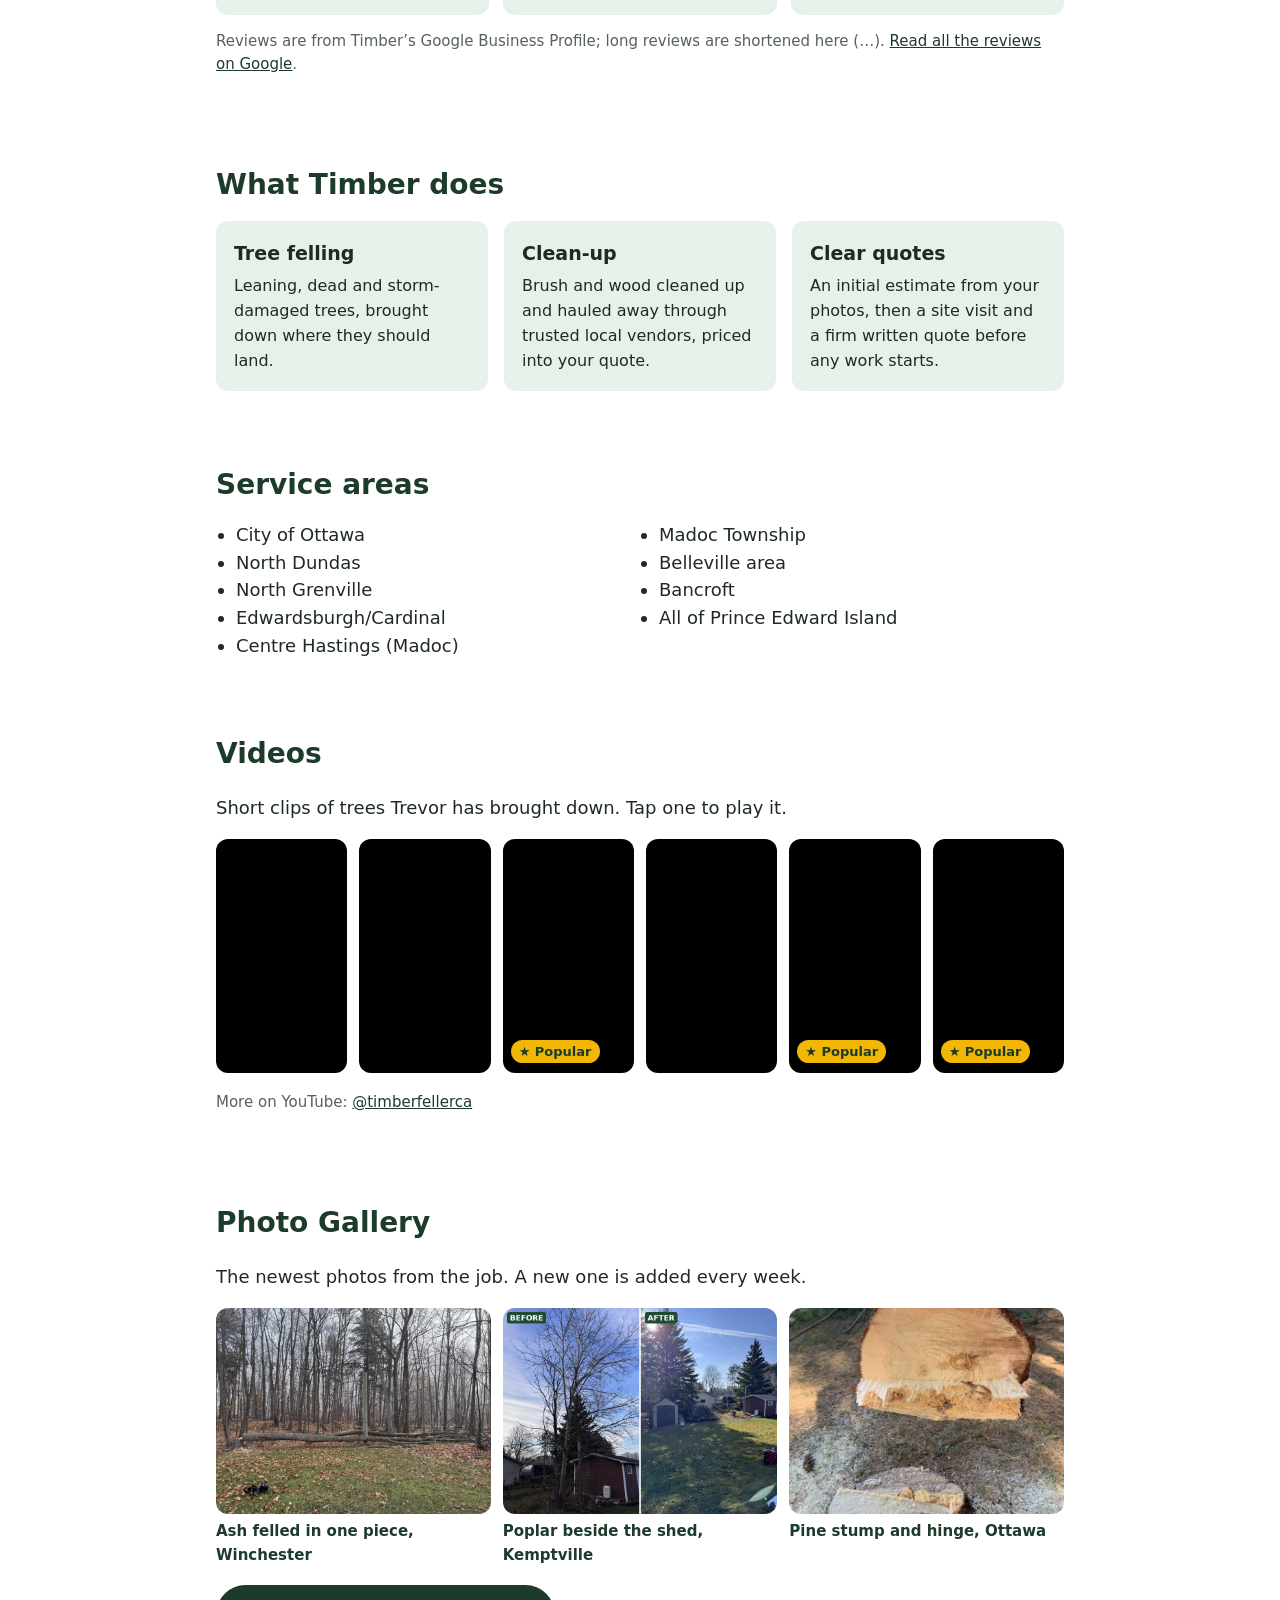
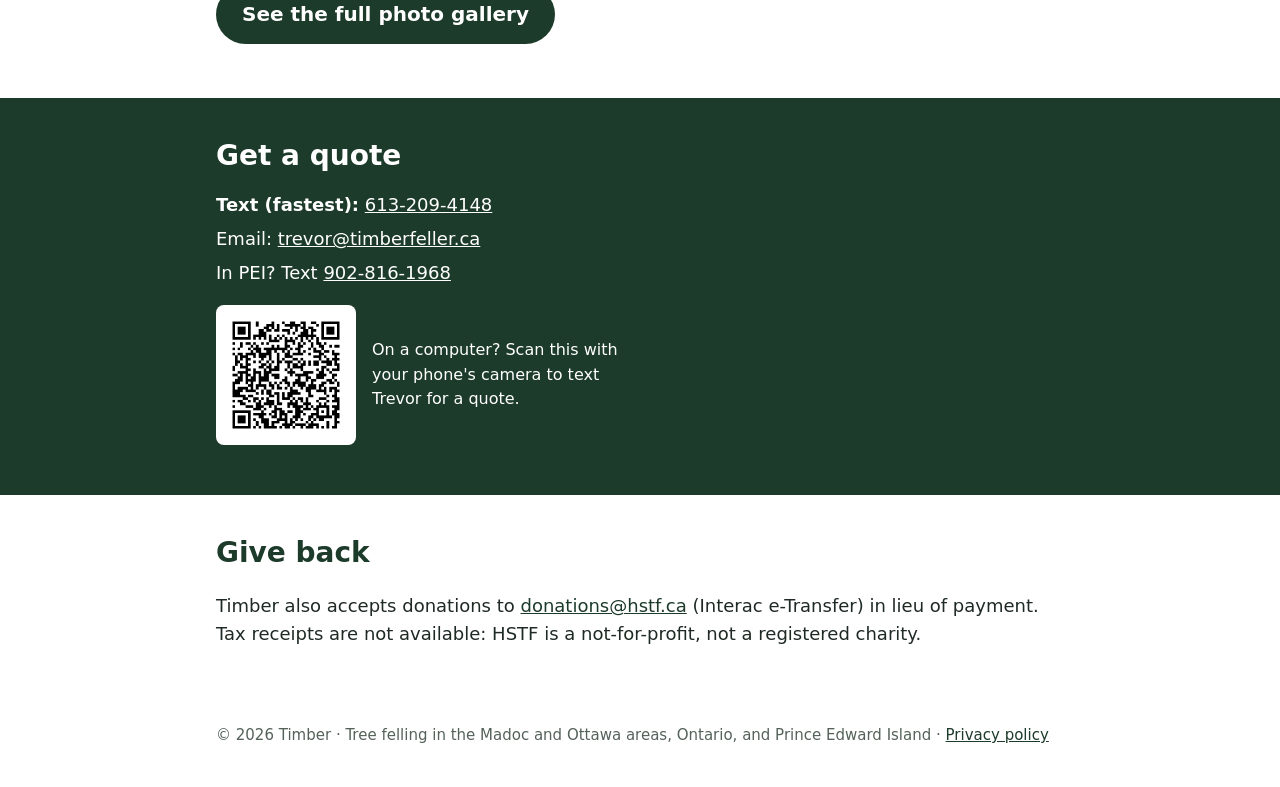
==== commit f6e1f529: "Reviews: add "Read the full review on Google" links to the 5 shortened reviews Co-Authored-By: Claud" ====
--- a/index.html
+++ b/index.html
@@ -49,26 +49,31 @@
           <figure class="review">
             <div class="stars" aria-label="5 out of 5 stars">★★★★★</div>
             <blockquote><p>“We enjoy Dean and he always is on time does amazing work and doesn’t leave a mess behind. Highly…”</p></blockquote>
+            <a class="full-review" href="https://www.google.com/maps?cid=4534441844636495263" target="_blank" rel="noopener">Read the full review on Google</a>
             <figcaption>Mark M., North Gower</figcaption>
           </figure>
           <figure class="review">
             <div class="stars" aria-label="5 out of 5 stars">★★★★★</div>
             <blockquote><p>“Dean and Timber are awesome. He’s helped me take down a number of problem trees on our property. I…”</p></blockquote>
+            <a class="full-review" href="https://www.google.com/maps?cid=4534441844636495263" target="_blank" rel="noopener">Read the full review on Google</a>
             <figcaption>Steve W., Manotick</figcaption>
           </figure>
           <figure class="review">
             <div class="stars" aria-label="5 out of 5 stars">★★★★★</div>
             <blockquote><p>“I’ve had the pleasure of dealing with Dean and it was nothing short of amazing. He is honest and a…”</p></blockquote>
+            <a class="full-review" href="https://www.google.com/maps?cid=4534441844636495263" target="_blank" rel="noopener">Read the full review on Google</a>
             <figcaption>Brian M., Greely</figcaption>
           </figure>
           <figure class="review">
             <div class="stars" aria-label="5 out of 5 stars">★★★★★</div>
             <blockquote><p>“Super happy with Dean and the team’s support in cutting some huge trees in our backward. I call them…”</p></blockquote>
+            <a class="full-review" href="https://www.google.com/maps?cid=4534441844636495263" target="_blank" rel="noopener">Read the full review on Google</a>
             <figcaption>Emile M., Ottawa</figcaption>
           </figure>
           <figure class="review">
             <div class="stars" aria-label="5 out of 5 stars">★★★★★</div>
             <blockquote><p>“I had a rather tricky situation with a tree I wanted taken down as it was threatening an…”</p></blockquote>
+            <a class="full-review" href="https://www.google.com/maps?cid=4534441844636495263" target="_blank" rel="noopener">Read the full review on Google</a>
             <figcaption>Doug B., Winchester</figcaption>
           </figure>
           <figure class="review">
--- a/style.css
+++ b/style.css
@@ -141,3 +141,4 @@
 .review blockquote { margin: 0; }
 .review blockquote p { margin: 0; }
 .review figcaption { font-size: 15px; font-weight: 700; color: var(--green-dark); margin-top: auto; }
+.review .full-review { font-size: 15px; font-weight: 600; }
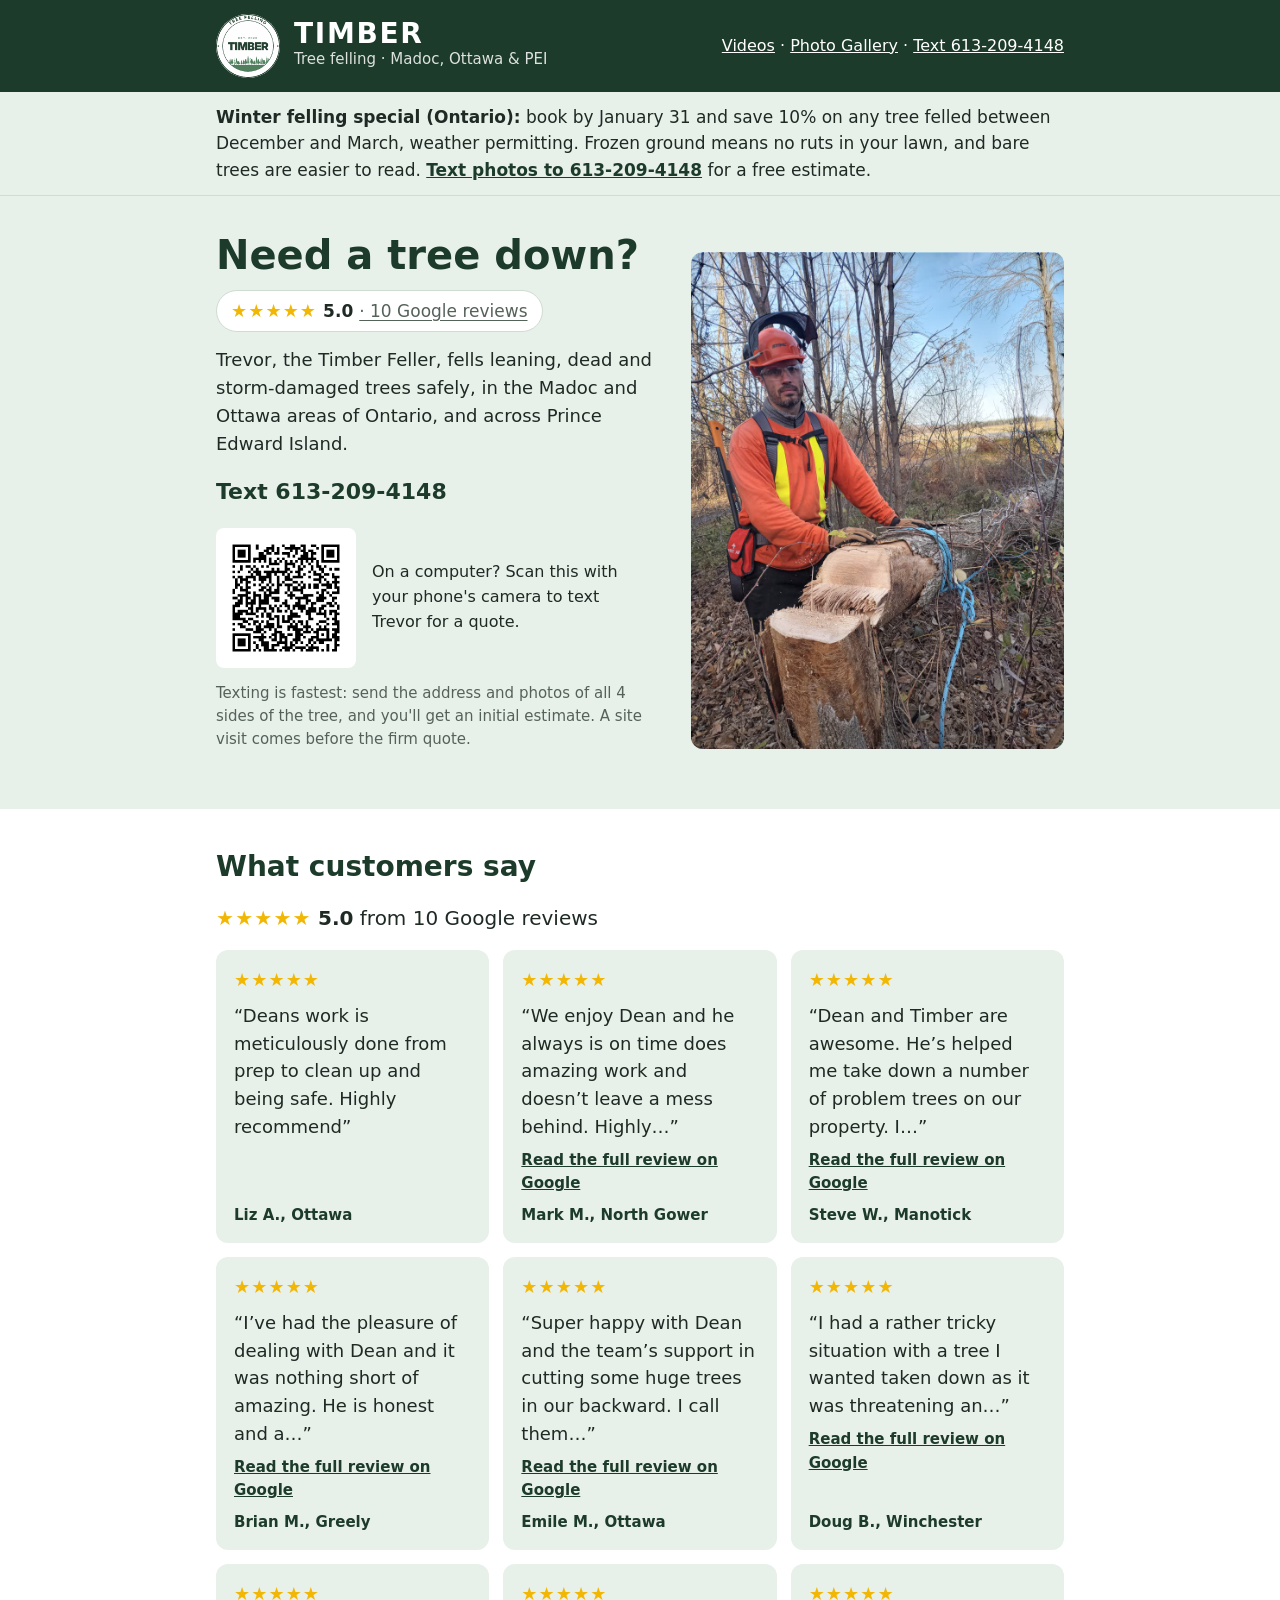
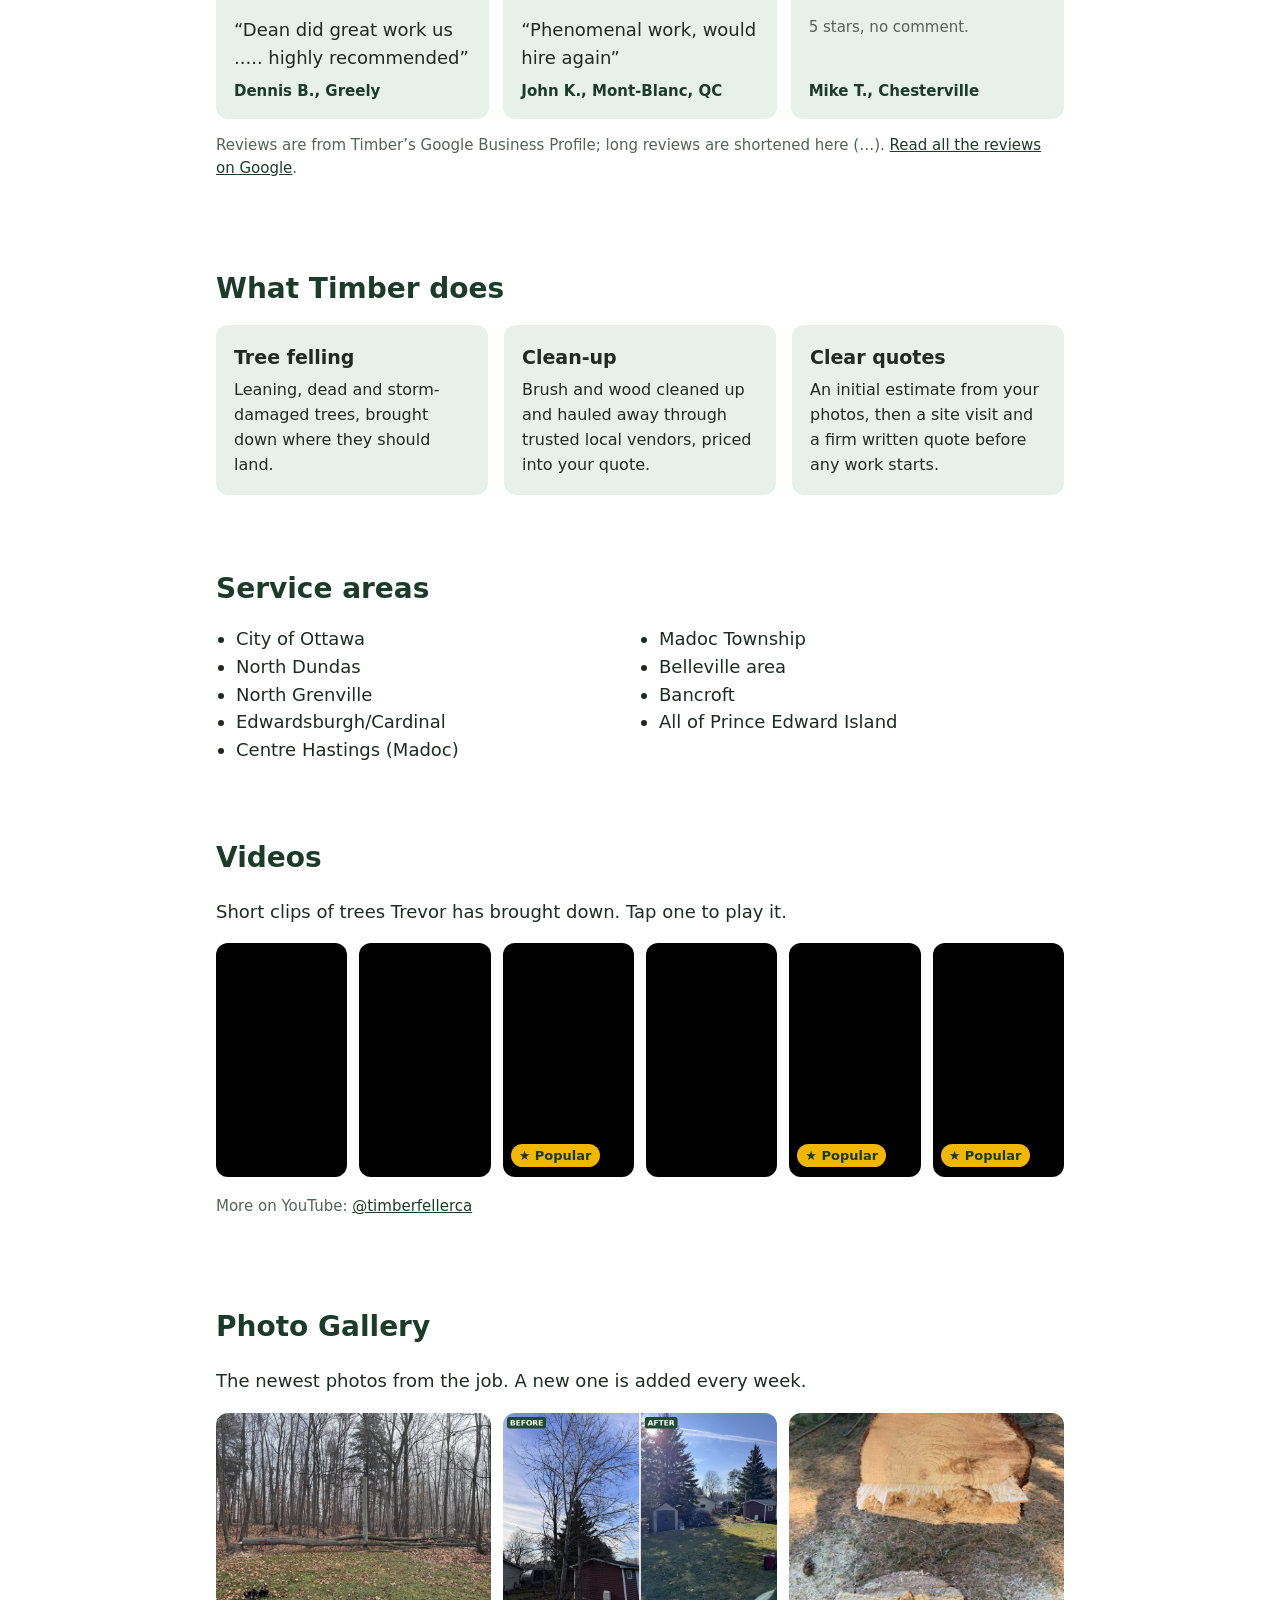
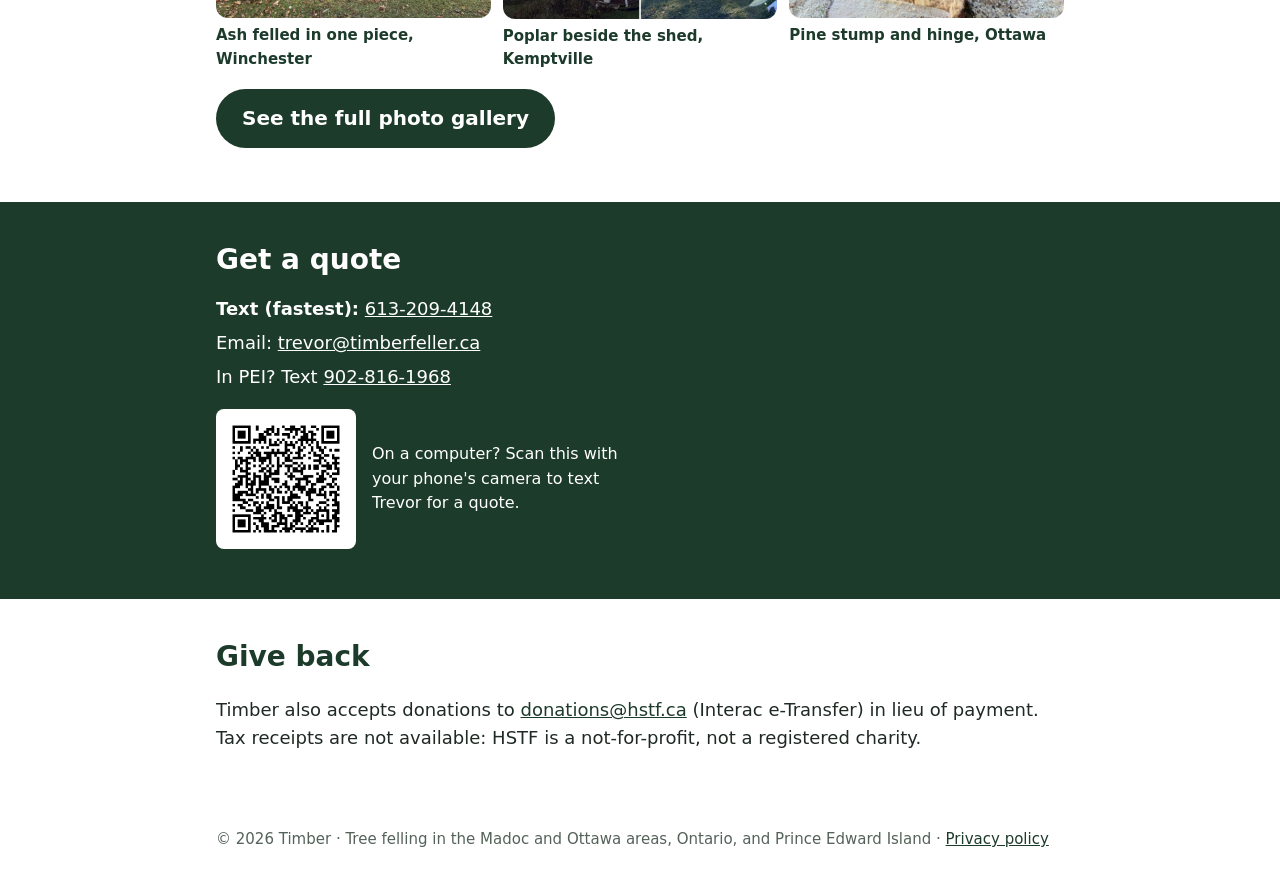
==== commit 01c504a4: "Homepage: winter felling special banner (Ontario, book by Jan 31, hides itself Feb 1); review count " ====
--- a/index.html
+++ b/index.html
@@ -21,11 +21,17 @@
   </header>
 
   <main>
+    <div class="promo" id="winter-promo" data-ends="2027-02-01">
+      <div class="wrap">
+        <p><strong>Winter felling special (Ontario):</strong> book by January 31 and save 10% on any tree felled between December and March, weather permitting. Frozen ground means no ruts in your lawn, and bare trees are easier to read. <a href="sms:+16132094148?&amp;body=Hi%20Trevor%2C%20I%27d%20like%20a%20quote%20for%20the%20winter%20felling%20special.%20The%20tree%20is%20at%3A%20">Text photos to 613-209-4148</a> for a free estimate.</p>
+      </div>
+    </div>
+    <script>(function(){var b=document.getElementById('winter-promo');if(b&&new Date()>=new Date(b.dataset.ends+'T00:00:00-05:00'))b.remove();})();</script>
     <div class="hero">
       <div class="wrap">
         <div>
           <h1>Need a tree down?</h1>
-          <a class="rating" href="#reviews" aria-label="Rated 5.0 out of 5 from 9 Google reviews. See the reviews"><span class="stars" aria-hidden="true">★★★★★</span> <strong>5.0</strong> <span class="rating-count">· 9 Google reviews</span></a>
+          <a class="rating" href="#reviews" aria-label="Rated 5.0 out of 5 from 10 Google reviews. See the reviews"><span class="stars" aria-hidden="true">★★★★★</span> <strong>5.0</strong> <span class="rating-count">· 10 Google reviews</span></a>
           <p>Trevor, the Timber Feller, fells leaning, dead and storm-damaged trees safely, in the Madoc and Ottawa areas of Ontario, and across Prince Edward Island.</p>
           <a class="btn" href="sms:+16132094148?&amp;body=Hi%20Trevor%2C%20I%20found%20you%20on%20timberfeller.ca%20and%20I%27d%20like%20a%20quote.%20The%20tree%20is%20at%3A%20">Text for a quote</a>
           <p class="desktop-number tnum">Text 613-209-4148</p>
@@ -39,7 +45,7 @@
     <section id="reviews">
       <div class="wrap">
         <h2>What customers say</h2>
-        <p class="rating-summary"><span class="stars" aria-hidden="true">★★★★★</span> <strong>5.0</strong> from 9 Google reviews</p>
+        <p class="rating-summary"><span class="stars" aria-hidden="true">★★★★★</span> <strong>5.0</strong> from 10 Google reviews</p>
         <div class="reviews">
           <figure class="review">
             <div class="stars" aria-label="5 out of 5 stars">★★★★★</div>
@@ -49,31 +55,31 @@
           <figure class="review">
             <div class="stars" aria-label="5 out of 5 stars">★★★★★</div>
             <blockquote><p>“We enjoy Dean and he always is on time does amazing work and doesn’t leave a mess behind. Highly…”</p></blockquote>
-            <a class="full-review" href="https://www.google.com/maps?cid=4534441844636495263" target="_blank" rel="noopener">Read the full review on Google</a>
+            <a class="full-review" href="https://www.google.com/maps/place/Timber/data=!4m8!3m7!1s0x65c433b9d2711d5b:0x3eed92d54c39ad9f!8m2!3d45.6873!4d-69.761865!9m1!1b1!16s%2Fg%2F11_0b7zt30" target="_blank" rel="noopener">Read the full review on Google</a>
             <figcaption>Mark M., North Gower</figcaption>
           </figure>
           <figure class="review">
             <div class="stars" aria-label="5 out of 5 stars">★★★★★</div>
             <blockquote><p>“Dean and Timber are awesome. He’s helped me take down a number of problem trees on our property. I…”</p></blockquote>
-            <a class="full-review" href="https://www.google.com/maps?cid=4534441844636495263" target="_blank" rel="noopener">Read the full review on Google</a>
+            <a class="full-review" href="https://www.google.com/maps/place/Timber/data=!4m8!3m7!1s0x65c433b9d2711d5b:0x3eed92d54c39ad9f!8m2!3d45.6873!4d-69.761865!9m1!1b1!16s%2Fg%2F11_0b7zt30" target="_blank" rel="noopener">Read the full review on Google</a>
             <figcaption>Steve W., Manotick</figcaption>
           </figure>
           <figure class="review">
             <div class="stars" aria-label="5 out of 5 stars">★★★★★</div>
             <blockquote><p>“I’ve had the pleasure of dealing with Dean and it was nothing short of amazing. He is honest and a…”</p></blockquote>
-            <a class="full-review" href="https://www.google.com/maps?cid=4534441844636495263" target="_blank" rel="noopener">Read the full review on Google</a>
+            <a class="full-review" href="https://www.google.com/maps/place/Timber/data=!4m8!3m7!1s0x65c433b9d2711d5b:0x3eed92d54c39ad9f!8m2!3d45.6873!4d-69.761865!9m1!1b1!16s%2Fg%2F11_0b7zt30" target="_blank" rel="noopener">Read the full review on Google</a>
             <figcaption>Brian M., Greely</figcaption>
           </figure>
           <figure class="review">
             <div class="stars" aria-label="5 out of 5 stars">★★★★★</div>
             <blockquote><p>“Super happy with Dean and the team’s support in cutting some huge trees in our backward. I call them…”</p></blockquote>
-            <a class="full-review" href="https://www.google.com/maps?cid=4534441844636495263" target="_blank" rel="noopener">Read the full review on Google</a>
+            <a class="full-review" href="https://www.google.com/maps/place/Timber/data=!4m8!3m7!1s0x65c433b9d2711d5b:0x3eed92d54c39ad9f!8m2!3d45.6873!4d-69.761865!9m1!1b1!16s%2Fg%2F11_0b7zt30" target="_blank" rel="noopener">Read the full review on Google</a>
             <figcaption>Emile M., Ottawa</figcaption>
           </figure>
           <figure class="review">
             <div class="stars" aria-label="5 out of 5 stars">★★★★★</div>
             <blockquote><p>“I had a rather tricky situation with a tree I wanted taken down as it was threatening an…”</p></blockquote>
-            <a class="full-review" href="https://www.google.com/maps?cid=4534441844636495263" target="_blank" rel="noopener">Read the full review on Google</a>
+            <a class="full-review" href="https://www.google.com/maps/place/Timber/data=!4m8!3m7!1s0x65c433b9d2711d5b:0x3eed92d54c39ad9f!8m2!3d45.6873!4d-69.761865!9m1!1b1!16s%2Fg%2F11_0b7zt30" target="_blank" rel="noopener">Read the full review on Google</a>
             <figcaption>Doug B., Winchester</figcaption>
           </figure>
           <figure class="review">
@@ -92,7 +98,7 @@
             <figcaption>Mike T., Chesterville</figcaption>
           </figure>
         </div>
-        <p class="fine">Reviews are from Timber’s Google Business Profile; long reviews are shortened here (…). <a href="https://www.google.com/maps?cid=4534441844636495263" target="_blank" rel="noopener">Read all the reviews on Google</a>.</p>
+        <p class="fine">Reviews are from Timber’s Google Business Profile; long reviews are shortened here (…). <a href="https://www.google.com/maps/place/Timber/data=!4m8!3m7!1s0x65c433b9d2711d5b:0x3eed92d54c39ad9f!8m2!3d45.6873!4d-69.761865!9m1!1b1!16s%2Fg%2F11_0b7zt30" target="_blank" rel="noopener">Read all the reviews on Google</a>.</p>
       </div>
     </section>
 
--- a/style.css
+++ b/style.css
@@ -142,3 +142,8 @@
 .review blockquote p { margin: 0; }
 .review figcaption { font-size: 15px; font-weight: 700; color: var(--green-dark); margin-top: auto; }
 .review .full-review { font-size: 15px; font-weight: 600; }
+
+/* Winter felling special banner (task 122), hides itself from Feb 1, 2027 */
+.promo { background: var(--green-light); border-bottom: 1px solid #cfdcd2; }
+.promo p { margin: 0; padding: 12px 0; font-size: 17px; }
+.promo a { font-weight: 600; white-space: nowrap; }
